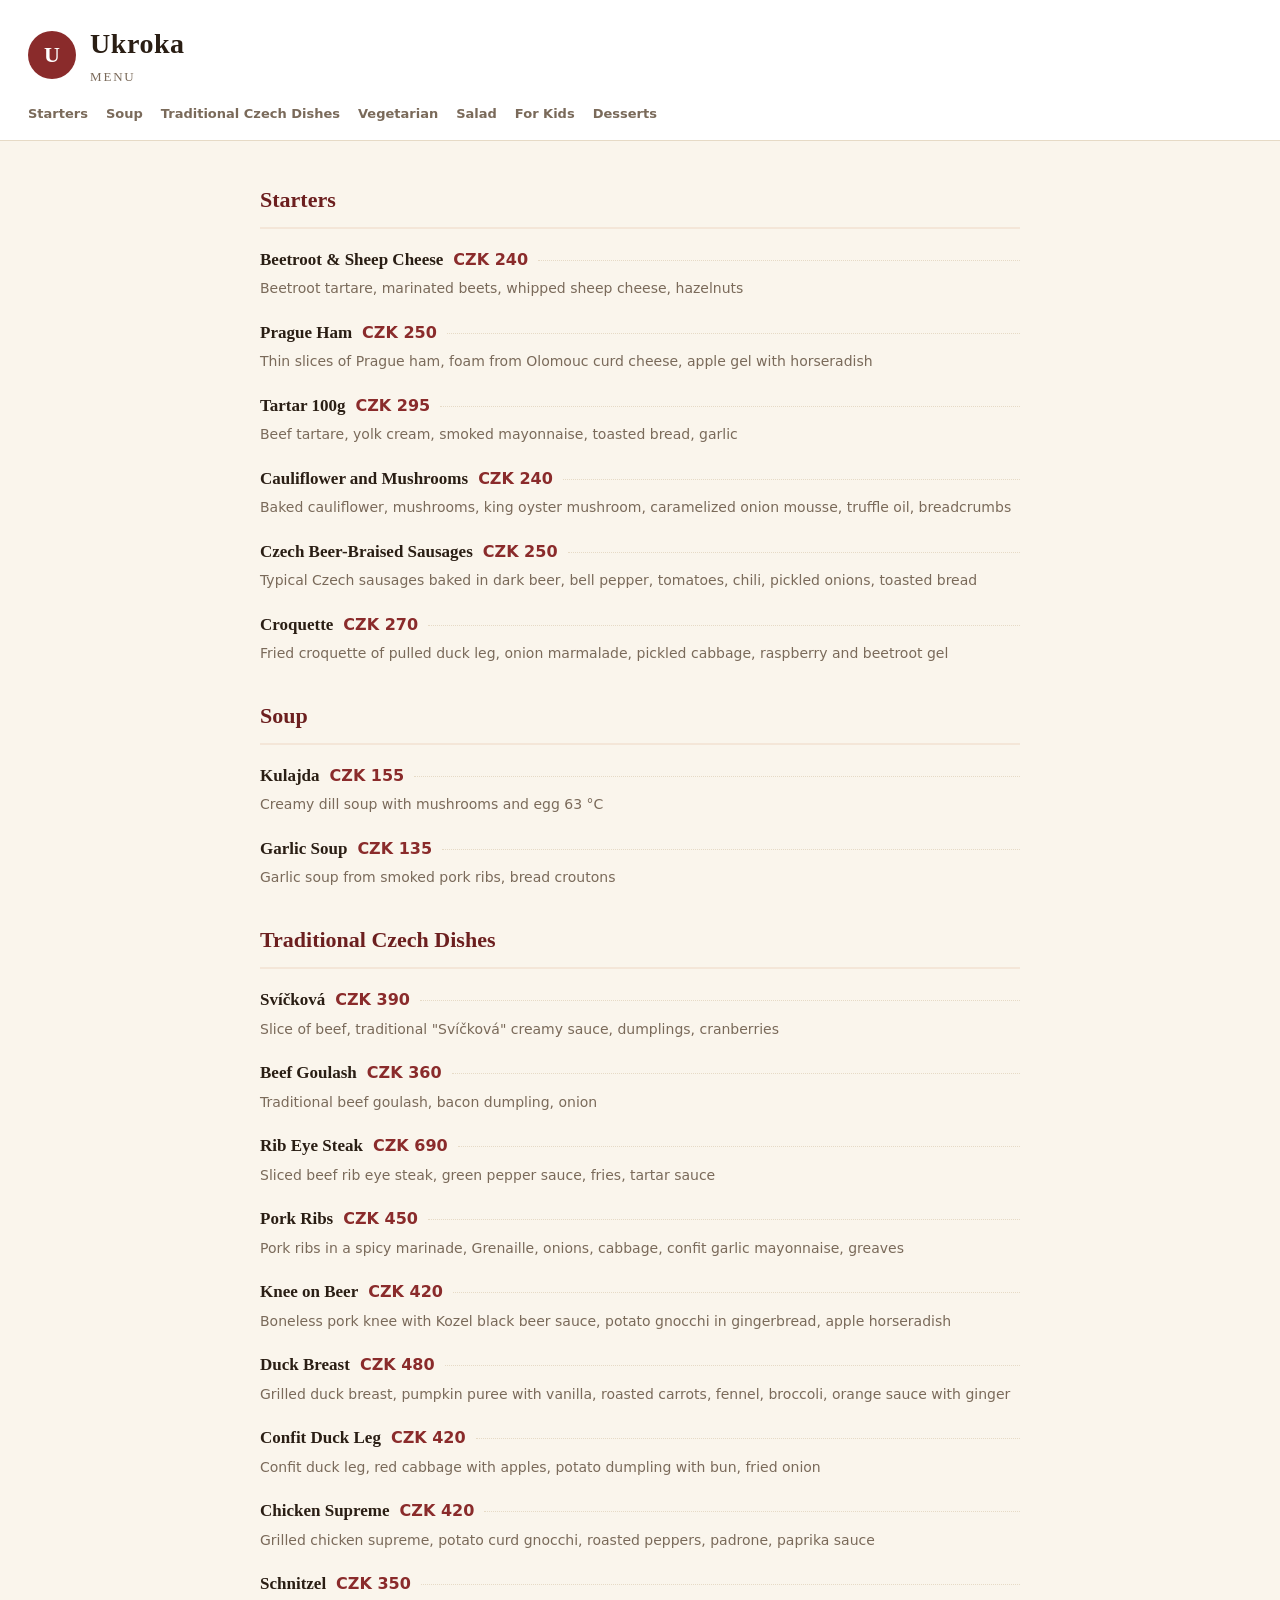
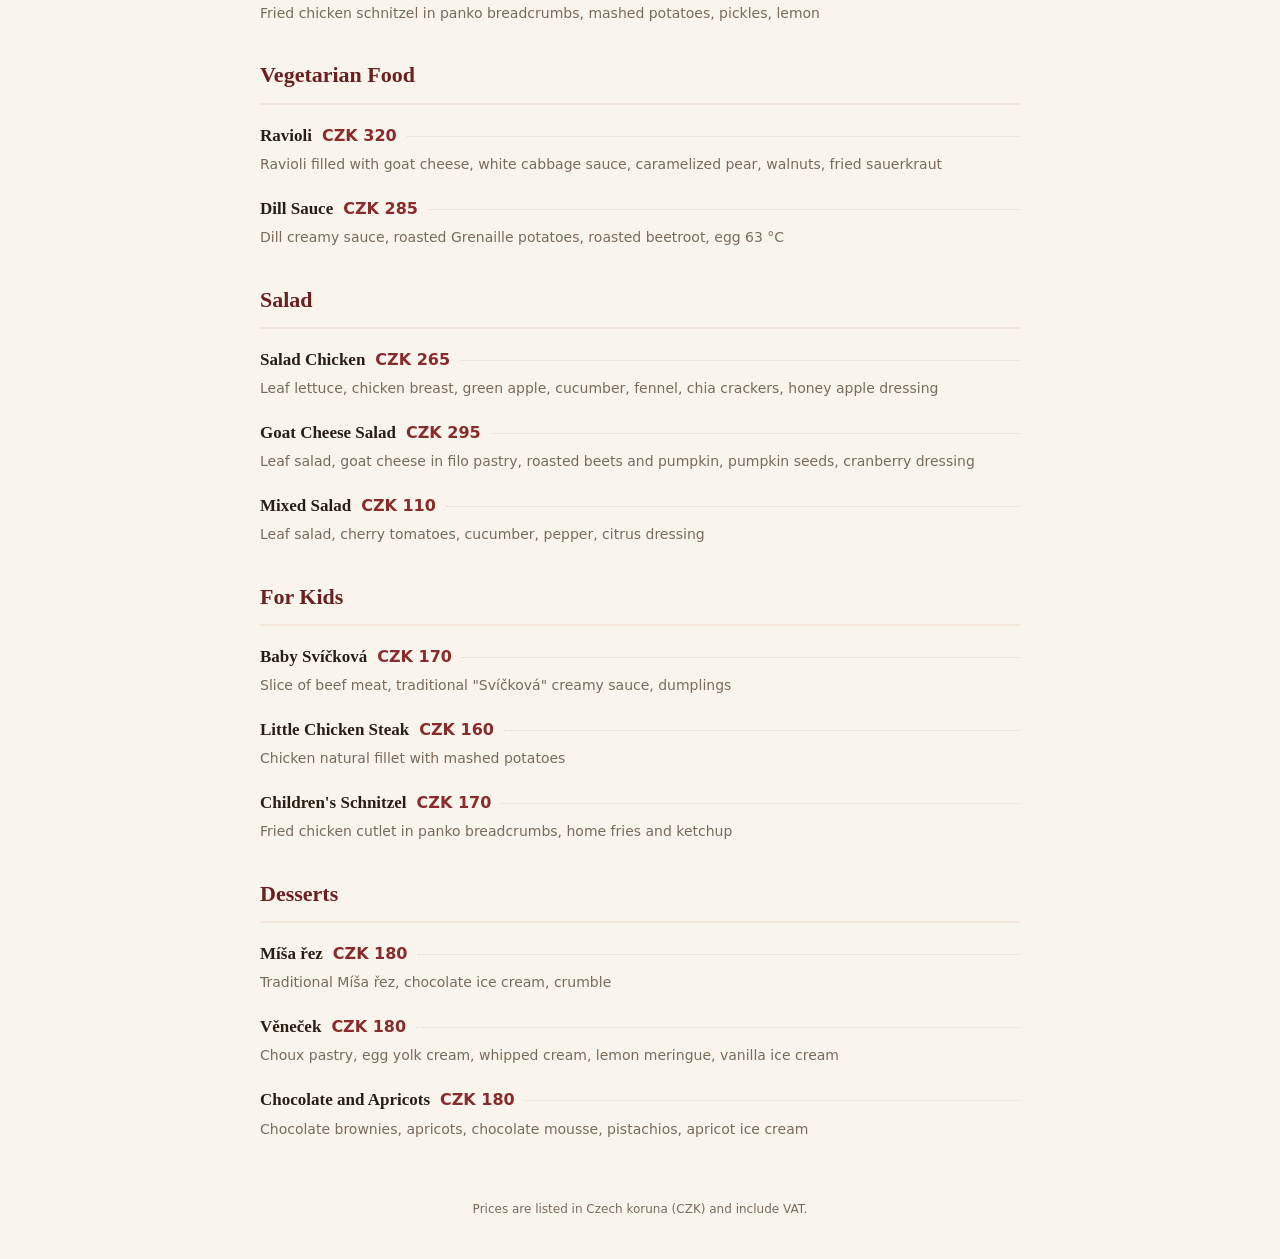
==== menu1/index.html @ 1b592525 "Add Ukroka restaurant menu static page under menu1 Menu content sourced from text pasted by the user" ====
<!doctype html>
<html lang="en">
  <head>
    <meta charset="utf-8" />
    <meta name="viewport" content="width=device-width, initial-scale=1" />
    <title>Ukroka — Menu</title>
    <link rel="stylesheet" href="./styles.css" />
  </head>
  <body>
    <header class="site-header">
      <div class="brand">
        <div class="brand-mark" aria-hidden="true">U</div>
        <div>
          <h1>Ukroka</h1>
          <p>Menu</p>
        </div>
      </div>
      <nav class="category-nav" aria-label="Menu categories">
        <a href="#starters">Starters</a>
        <a href="#soup">Soup</a>
        <a href="#traditional">Traditional Czech Dishes</a>
        <a href="#vegetarian">Vegetarian</a>
        <a href="#salad">Salad</a>
        <a href="#kids">For Kids</a>
        <a href="#desserts">Desserts</a>
      </nav>
    </header>

    <main>
      <section id="starters" class="menu-section" aria-labelledby="starters-heading">
        <h2 id="starters-heading">Starters</h2>
        <ul class="menu-list">
          <li class="menu-item">
            <div class="menu-item-row">
              <h3>Beetroot &amp; Sheep Cheese</h3>
              <span class="price">CZK 240</span>
            </div>
            <p>Beetroot tartare, marinated beets, whipped sheep cheese, hazelnuts</p>
          </li>
          <li class="menu-item">
            <div class="menu-item-row">
              <h3>Prague Ham</h3>
              <span class="price">CZK 250</span>
            </div>
            <p>Thin slices of Prague ham, foam from Olomouc curd cheese, apple gel with horseradish</p>
          </li>
          <li class="menu-item">
            <div class="menu-item-row">
              <h3>Tartar 100g</h3>
              <span class="price">CZK 295</span>
            </div>
            <p>Beef tartare, yolk cream, smoked mayonnaise, toasted bread, garlic</p>
          </li>
          <li class="menu-item">
            <div class="menu-item-row">
              <h3>Cauliflower and Mushrooms</h3>
              <span class="price">CZK 240</span>
            </div>
            <p>Baked cauliflower, mushrooms, king oyster mushroom, caramelized onion mousse, truffle oil, breadcrumbs</p>
          </li>
          <li class="menu-item">
            <div class="menu-item-row">
              <h3>Czech Beer-Braised Sausages</h3>
              <span class="price">CZK 250</span>
            </div>
            <p>Typical Czech sausages baked in dark beer, bell pepper, tomatoes, chili, pickled onions, toasted bread</p>
          </li>
          <li class="menu-item">
            <div class="menu-item-row">
              <h3>Croquette</h3>
              <span class="price">CZK 270</span>
            </div>
            <p>Fried croquette of pulled duck leg, onion marmalade, pickled cabbage, raspberry and beetroot gel</p>
          </li>
        </ul>
      </section>

      <section id="soup" class="menu-section" aria-labelledby="soup-heading">
        <h2 id="soup-heading">Soup</h2>
        <ul class="menu-list">
          <li class="menu-item">
            <div class="menu-item-row">
              <h3>Kulajda</h3>
              <span class="price">CZK 155</span>
            </div>
            <p>Creamy dill soup with mushrooms and egg 63&nbsp;°C</p>
          </li>
          <li class="menu-item">
            <div class="menu-item-row">
              <h3>Garlic Soup</h3>
              <span class="price">CZK 135</span>
            </div>
            <p>Garlic soup from smoked pork ribs, bread croutons</p>
          </li>
        </ul>
      </section>

      <section id="traditional" class="menu-section" aria-labelledby="traditional-heading">
        <h2 id="traditional-heading">Traditional Czech Dishes</h2>
        <ul class="menu-list">
          <li class="menu-item">
            <div class="menu-item-row">
              <h3>Svíčková</h3>
              <span class="price">CZK 390</span>
            </div>
            <p>Slice of beef, traditional "Svíčková" creamy sauce, dumplings, cranberries</p>
          </li>
          <li class="menu-item">
            <div class="menu-item-row">
              <h3>Beef Goulash</h3>
              <span class="price">CZK 360</span>
            </div>
            <p>Traditional beef goulash, bacon dumpling, onion</p>
          </li>
          <li class="menu-item">
            <div class="menu-item-row">
              <h3>Rib Eye Steak</h3>
              <span class="price">CZK 690</span>
            </div>
            <p>Sliced beef rib eye steak, green pepper sauce, fries, tartar sauce</p>
          </li>
          <li class="menu-item">
            <div class="menu-item-row">
              <h3>Pork Ribs</h3>
              <span class="price">CZK 450</span>
            </div>
            <p>Pork ribs in a spicy marinade, Grenaille, onions, cabbage, confit garlic mayonnaise, greaves</p>
          </li>
          <li class="menu-item">
            <div class="menu-item-row">
              <h3>Knee on Beer</h3>
              <span class="price">CZK 420</span>
            </div>
            <p>Boneless pork knee with Kozel black beer sauce, potato gnocchi in gingerbread, apple horseradish</p>
          </li>
          <li class="menu-item">
            <div class="menu-item-row">
              <h3>Duck Breast</h3>
              <span class="price">CZK 480</span>
            </div>
            <p>Grilled duck breast, pumpkin puree with vanilla, roasted carrots, fennel, broccoli, orange sauce with ginger</p>
          </li>
          <li class="menu-item">
            <div class="menu-item-row">
              <h3>Confit Duck Leg</h3>
              <span class="price">CZK 420</span>
            </div>
            <p>Confit duck leg, red cabbage with apples, potato dumpling with bun, fried onion</p>
          </li>
          <li class="menu-item">
            <div class="menu-item-row">
              <h3>Chicken Supreme</h3>
              <span class="price">CZK 420</span>
            </div>
            <p>Grilled chicken supreme, potato curd gnocchi, roasted peppers, padrone, paprika sauce</p>
          </li>
          <li class="menu-item">
            <div class="menu-item-row">
              <h3>Schnitzel</h3>
              <span class="price">CZK 350</span>
            </div>
            <p>Fried chicken schnitzel in panko breadcrumbs, mashed potatoes, pickles, lemon</p>
          </li>
        </ul>
      </section>

      <section id="vegetarian" class="menu-section" aria-labelledby="vegetarian-heading">
        <h2 id="vegetarian-heading">Vegetarian Food</h2>
        <ul class="menu-list">
          <li class="menu-item">
            <div class="menu-item-row">
              <h3>Ravioli</h3>
              <span class="price">CZK 320</span>
            </div>
            <p>Ravioli filled with goat cheese, white cabbage sauce, caramelized pear, walnuts, fried sauerkraut</p>
          </li>
          <li class="menu-item">
            <div class="menu-item-row">
              <h3>Dill Sauce</h3>
              <span class="price">CZK 285</span>
            </div>
            <p>Dill creamy sauce, roasted Grenaille potatoes, roasted beetroot, egg 63&nbsp;°C</p>
          </li>
        </ul>
      </section>

      <section id="salad" class="menu-section" aria-labelledby="salad-heading">
        <h2 id="salad-heading">Salad</h2>
        <ul class="menu-list">
          <li class="menu-item">
            <div class="menu-item-row">
              <h3>Salad Chicken</h3>
              <span class="price">CZK 265</span>
            </div>
            <p>Leaf lettuce, chicken breast, green apple, cucumber, fennel, chia crackers, honey apple dressing</p>
          </li>
          <li class="menu-item">
            <div class="menu-item-row">
              <h3>Goat Cheese Salad</h3>
              <span class="price">CZK 295</span>
            </div>
            <p>Leaf salad, goat cheese in filo pastry, roasted beets and pumpkin, pumpkin seeds, cranberry dressing</p>
          </li>
          <li class="menu-item">
            <div class="menu-item-row">
              <h3>Mixed Salad</h3>
              <span class="price">CZK 110</span>
            </div>
            <p>Leaf salad, cherry tomatoes, cucumber, pepper, citrus dressing</p>
          </li>
        </ul>
      </section>

      <section id="kids" class="menu-section" aria-labelledby="kids-heading">
        <h2 id="kids-heading">For Kids</h2>
        <ul class="menu-list">
          <li class="menu-item">
            <div class="menu-item-row">
              <h3>Baby Svíčková</h3>
              <span class="price">CZK 170</span>
            </div>
            <p>Slice of beef meat, traditional "Svíčková" creamy sauce, dumplings</p>
          </li>
          <li class="menu-item">
            <div class="menu-item-row">
              <h3>Little Chicken Steak</h3>
              <span class="price">CZK 160</span>
            </div>
            <p>Chicken natural fillet with mashed potatoes</p>
          </li>
          <li class="menu-item">
            <div class="menu-item-row">
              <h3>Children's Schnitzel</h3>
              <span class="price">CZK 170</span>
            </div>
            <p>Fried chicken cutlet in panko breadcrumbs, home fries and ketchup</p>
          </li>
        </ul>
      </section>

      <section id="desserts" class="menu-section" aria-labelledby="desserts-heading">
        <h2 id="desserts-heading">Desserts</h2>
        <ul class="menu-list">
          <li class="menu-item">
            <div class="menu-item-row">
              <h3>Míša řez</h3>
              <span class="price">CZK 180</span>
            </div>
            <p>Traditional Míša řez, chocolate ice cream, crumble</p>
          </li>
          <li class="menu-item">
            <div class="menu-item-row">
              <h3>Věneček</h3>
              <span class="price">CZK 180</span>
            </div>
            <p>Choux pastry, egg yolk cream, whipped cream, lemon meringue, vanilla ice cream</p>
          </li>
          <li class="menu-item">
            <div class="menu-item-row">
              <h3>Chocolate and Apricots</h3>
              <span class="price">CZK 180</span>
            </div>
            <p>Chocolate brownies, apricots, chocolate mousse, pistachios, apricot ice cream</p>
          </li>
        </ul>
      </section>
    </main>

    <footer class="site-footer">
      <p>Prices are listed in Czech koruna (CZK) and include VAT.</p>
    </footer>
  </body>
</html>
---- menu1/styles.css ----
:root {
  color-scheme: light;
  --bg: #faf5ec;
  --surface: #ffffff;
  --ink: #2a1e14;
  --muted: #7a6a5a;
  --line: #e6dac6;
  --accent: #8a2b2b;
  --accent-strong: #6c1f1f;
  --accent-soft: #f4e6d8;
  font-family: Georgia, "Iowan Old Style", "Times New Roman", serif;
}

* {
  box-sizing: border-box;
}

body {
  margin: 0;
  min-width: 320px;
  background: var(--bg);
  color: var(--ink);
  line-height: 1.55;
}

h1,
h2,
h3,
p {
  margin: 0;
}

.site-header {
  position: sticky;
  top: 0;
  z-index: 5;
  background: var(--surface);
  border-bottom: 1px solid var(--line);
}

.brand {
  display: flex;
  align-items: center;
  gap: 14px;
  padding: 22px 28px 16px;
}

.brand-mark {
  display: grid;
  place-items: center;
  flex: 0 0 auto;
  width: 48px;
  height: 48px;
  border-radius: 50%;
  background: var(--accent);
  color: #fff;
  font-size: 22px;
  font-weight: 700;
}

.brand h1 {
  font-size: 28px;
  letter-spacing: 0.02em;
}

.brand p {
  margin-top: 2px;
  color: var(--muted);
  font-size: 13px;
  text-transform: uppercase;
  letter-spacing: 0.14em;
}

.category-nav {
  display: flex;
  flex-wrap: wrap;
  gap: 4px 18px;
  padding: 0 28px 16px;
  font-family: system-ui, -apple-system, "Segoe UI", sans-serif;
  font-size: 13px;
}

.category-nav a {
  color: var(--muted);
  text-decoration: none;
  font-weight: 600;
  white-space: nowrap;
}

.category-nav a:hover,
.category-nav a:focus-visible {
  color: var(--accent-strong);
  text-decoration: underline;
}

main {
  width: min(760px, calc(100% - 32px));
  margin: 8px auto 40px;
}

.menu-section {
  padding-top: 34px;
  scroll-margin-top: 110px;
}

.menu-section h2 {
  font-size: 22px;
  color: var(--accent-strong);
  padding-bottom: 10px;
  border-bottom: 2px solid var(--accent-soft);
  margin-bottom: 18px;
}

.menu-list {
  list-style: none;
  margin: 0;
  padding: 0;
  display: grid;
  gap: 20px;
}

.menu-item-row {
  display: flex;
  align-items: baseline;
  gap: 10px;
}

.menu-item h3 {
  font-size: 17px;
  font-weight: 700;
}

.menu-item-row::after {
  content: "";
  flex: 1 1 auto;
  border-bottom: 1px dotted var(--line);
  transform: translateY(-4px);
}

.price {
  flex: 0 0 auto;
  font-family: system-ui, -apple-system, "Segoe UI", sans-serif;
  font-weight: 700;
  color: var(--accent);
  white-space: nowrap;
}

.menu-item p {
  margin-top: 5px;
  color: var(--muted);
  font-size: 14px;
  font-family: system-ui, -apple-system, "Segoe UI", sans-serif;
}

.site-footer {
  padding: 20px 28px 40px;
  text-align: center;
  color: var(--muted);
  font-size: 12px;
  font-family: system-ui, -apple-system, "Segoe UI", sans-serif;
}

@media (max-width: 560px) {
  .brand {
    padding: 18px 18px 12px;
  }

  .category-nav {
    padding: 0 18px 14px;
    gap: 4px 14px;
  }

  main {
    width: min(100% - 20px, 760px);
  }

  .menu-item-row {
    flex-wrap: wrap;
  }

  .menu-item-row::after {
    order: 3;
    flex-basis: 100%;
    border-bottom: none;
  }
}
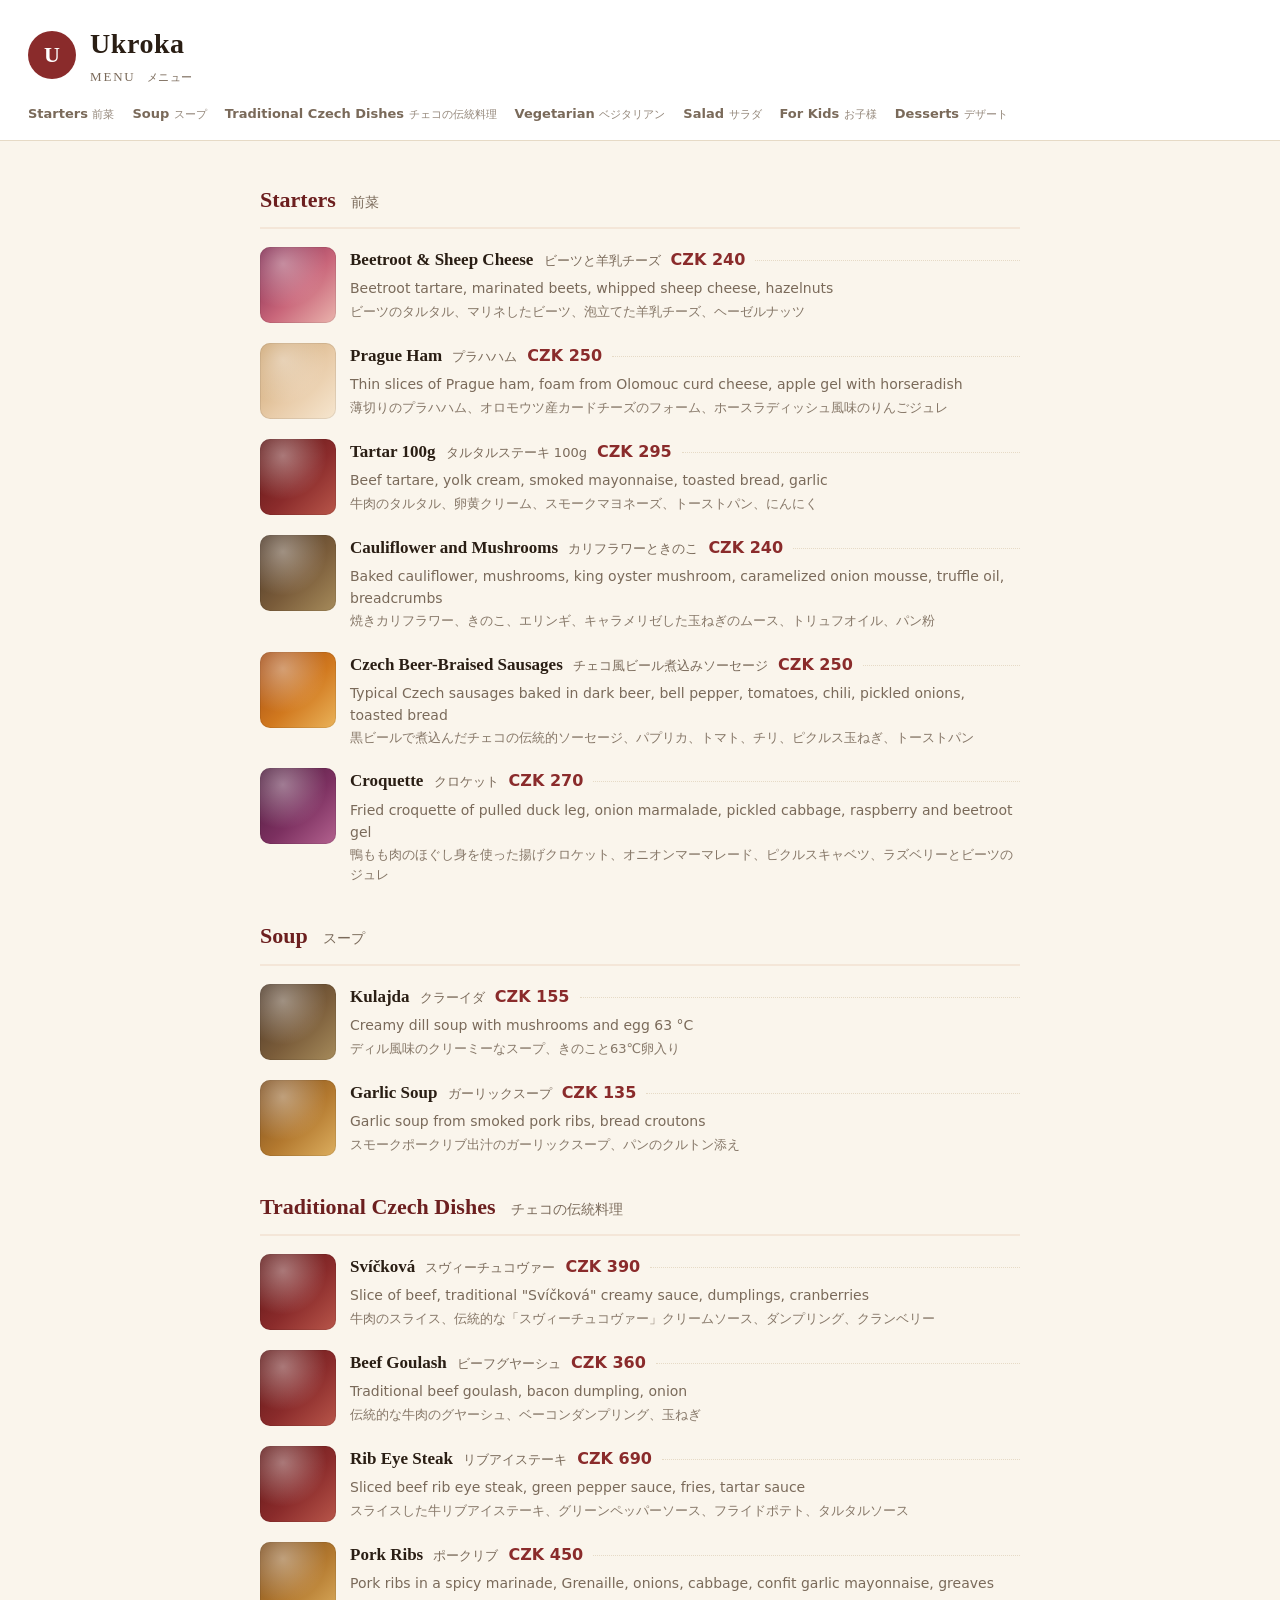
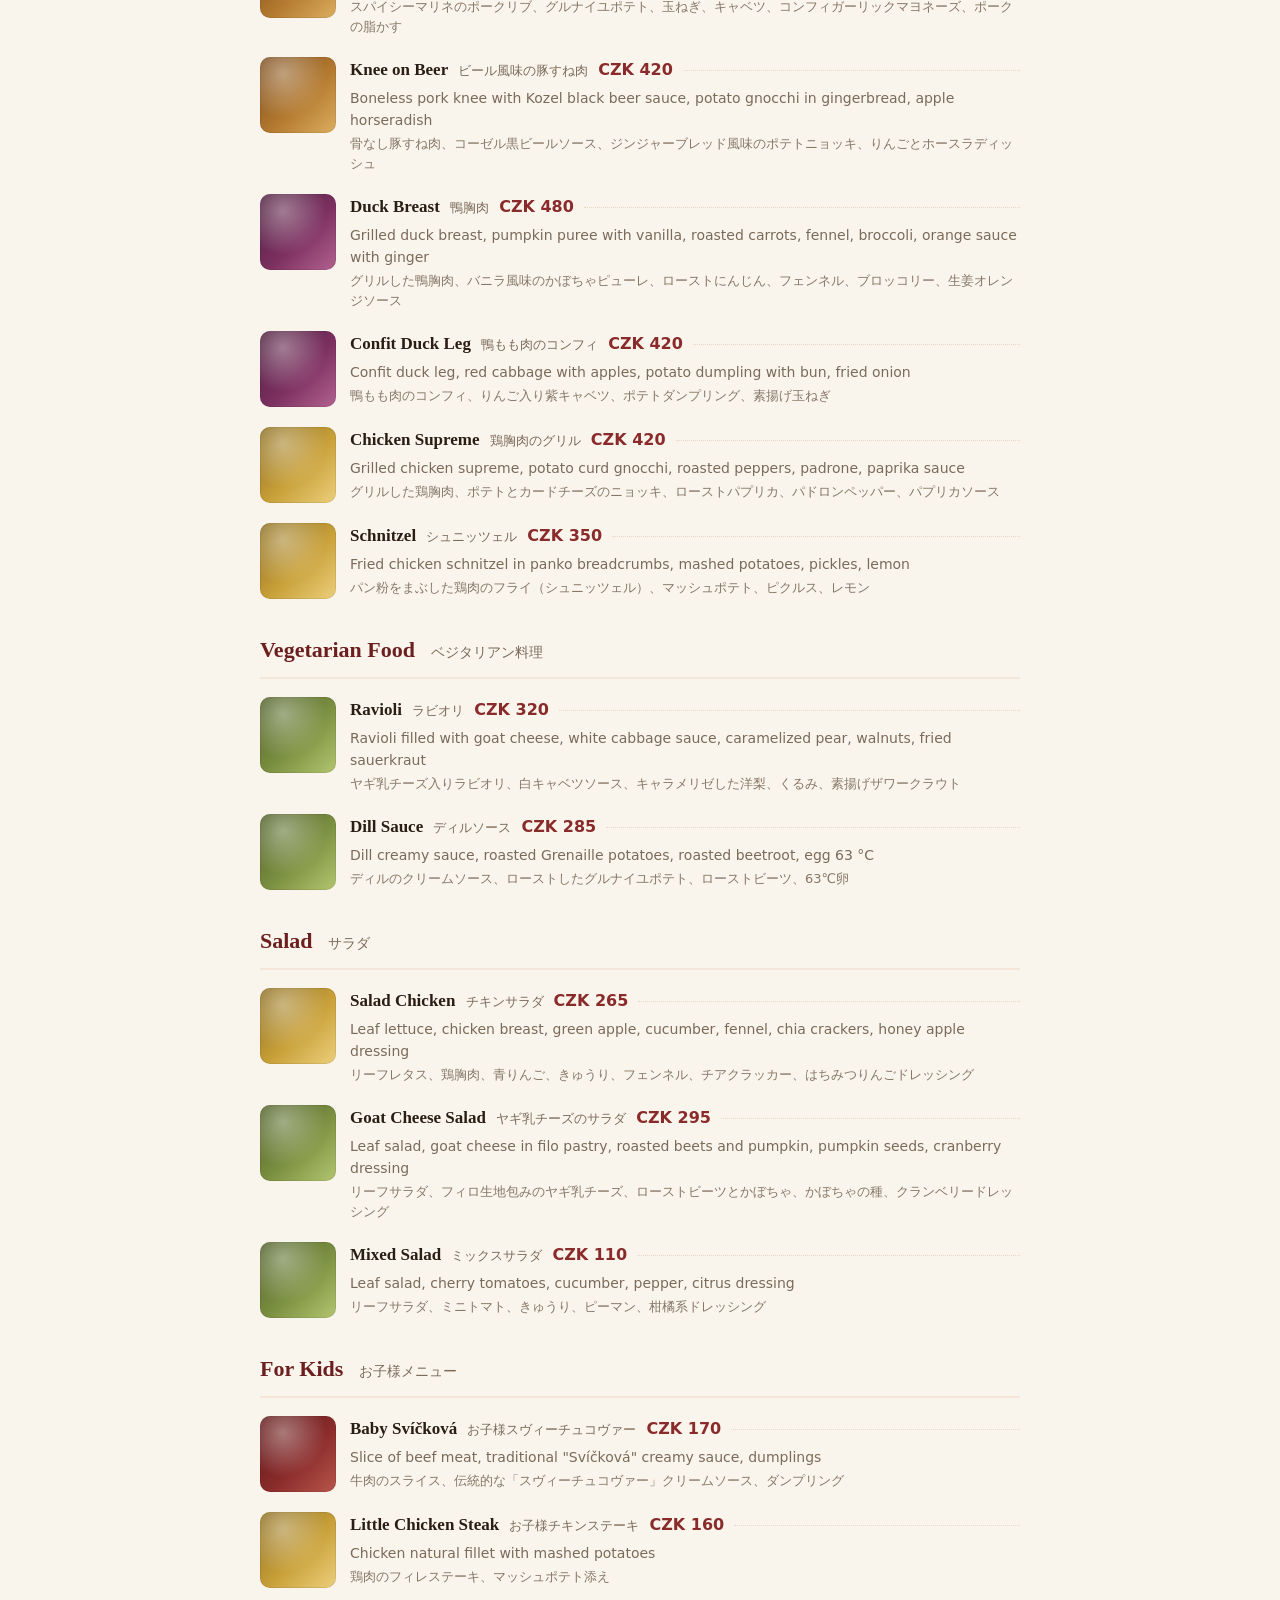
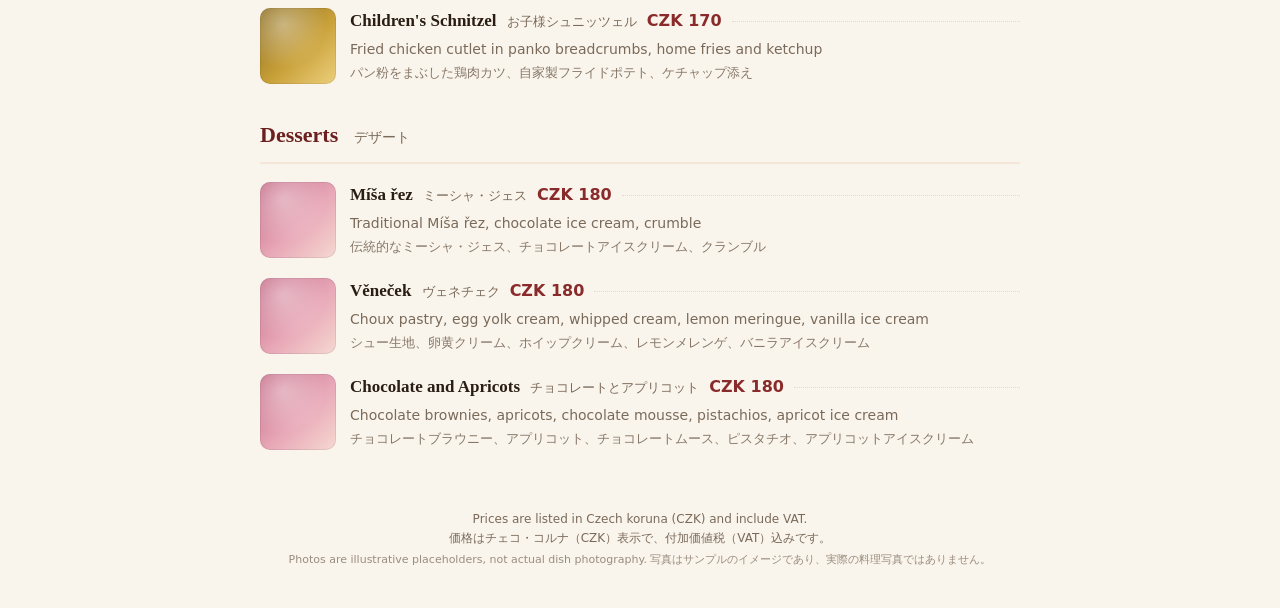
==== commit 287c554e: "Add Japanese translations and sample dish photo placeholders to menu1 Each item now shows its Englis" ====
--- a/menu1/index.html
+++ b/menu1/index.html
@@ -12,255 +12,367 @@
         <div class="brand-mark" aria-hidden="true">U</div>
         <div>
           <h1>Ukroka</h1>
-          <p>Menu</p>
+          <p>Menu <span class="ja">メニュー</span></p>
         </div>
       </div>
       <nav class="category-nav" aria-label="Menu categories">
-        <a href="#starters">Starters</a>
-        <a href="#soup">Soup</a>
-        <a href="#traditional">Traditional Czech Dishes</a>
-        <a href="#vegetarian">Vegetarian</a>
-        <a href="#salad">Salad</a>
-        <a href="#kids">For Kids</a>
-        <a href="#desserts">Desserts</a>
+        <a href="#starters">Starters <span class="ja">前菜</span></a>
+        <a href="#soup">Soup <span class="ja">スープ</span></a>
+        <a href="#traditional">Traditional Czech Dishes <span class="ja">チェコの伝統料理</span></a>
+        <a href="#vegetarian">Vegetarian <span class="ja">ベジタリアン</span></a>
+        <a href="#salad">Salad <span class="ja">サラダ</span></a>
+        <a href="#kids">For Kids <span class="ja">お子様</span></a>
+        <a href="#desserts">Desserts <span class="ja">デザート</span></a>
       </nav>
     </header>
 
     <main>
       <section id="starters" class="menu-section" aria-labelledby="starters-heading">
-        <h2 id="starters-heading">Starters</h2>
-        <ul class="menu-list">
-          <li class="menu-item">
-            <div class="menu-item-row">
-              <h3>Beetroot &amp; Sheep Cheese</h3>
-              <span class="price">CZK 240</span>
-            </div>
-            <p>Beetroot tartare, marinated beets, whipped sheep cheese, hazelnuts</p>
-          </li>
-          <li class="menu-item">
-            <div class="menu-item-row">
-              <h3>Prague Ham</h3>
-              <span class="price">CZK 250</span>
-            </div>
-            <p>Thin slices of Prague ham, foam from Olomouc curd cheese, apple gel with horseradish</p>
-          </li>
-          <li class="menu-item">
-            <div class="menu-item-row">
-              <h3>Tartar 100g</h3>
-              <span class="price">CZK 295</span>
-            </div>
-            <p>Beef tartare, yolk cream, smoked mayonnaise, toasted bread, garlic</p>
-          </li>
-          <li class="menu-item">
-            <div class="menu-item-row">
-              <h3>Cauliflower and Mushrooms</h3>
-              <span class="price">CZK 240</span>
-            </div>
-            <p>Baked cauliflower, mushrooms, king oyster mushroom, caramelized onion mousse, truffle oil, breadcrumbs</p>
-          </li>
-          <li class="menu-item">
-            <div class="menu-item-row">
-              <h3>Czech Beer-Braised Sausages</h3>
-              <span class="price">CZK 250</span>
-            </div>
-            <p>Typical Czech sausages baked in dark beer, bell pepper, tomatoes, chili, pickled onions, toasted bread</p>
-          </li>
-          <li class="menu-item">
-            <div class="menu-item-row">
-              <h3>Croquette</h3>
-              <span class="price">CZK 270</span>
-            </div>
-            <p>Fried croquette of pulled duck leg, onion marmalade, pickled cabbage, raspberry and beetroot gel</p>
+        <h2 id="starters-heading">Starters <span class="ja">前菜</span></h2>
+        <ul class="menu-list">
+          <li class="menu-item">
+            <div class="menu-item-photo photo-a" aria-hidden="true"></div>
+            <div class="menu-item-body">
+              <div class="menu-item-row">
+                <h3>Beetroot &amp; Sheep Cheese <span class="ja-name">ビーツと羊乳チーズ</span></h3>
+                <span class="price">CZK 240</span>
+              </div>
+              <p class="desc-en">Beetroot tartare, marinated beets, whipped sheep cheese, hazelnuts</p>
+              <p class="desc-ja">ビーツのタルタル、マリネしたビーツ、泡立てた羊乳チーズ、ヘーゼルナッツ</p>
+            </div>
+          </li>
+          <li class="menu-item">
+            <div class="menu-item-photo photo-b" aria-hidden="true"></div>
+            <div class="menu-item-body">
+              <div class="menu-item-row">
+                <h3>Prague Ham <span class="ja-name">プラハハム</span></h3>
+                <span class="price">CZK 250</span>
+              </div>
+              <p class="desc-en">Thin slices of Prague ham, foam from Olomouc curd cheese, apple gel with horseradish</p>
+              <p class="desc-ja">薄切りのプラハハム、オロモウツ産カードチーズのフォーム、ホースラディッシュ風味のりんごジュレ</p>
+            </div>
+          </li>
+          <li class="menu-item">
+            <div class="menu-item-photo photo-c" aria-hidden="true"></div>
+            <div class="menu-item-body">
+              <div class="menu-item-row">
+                <h3>Tartar 100g <span class="ja-name">タルタルステーキ 100g</span></h3>
+                <span class="price">CZK 295</span>
+              </div>
+              <p class="desc-en">Beef tartare, yolk cream, smoked mayonnaise, toasted bread, garlic</p>
+              <p class="desc-ja">牛肉のタルタル、卵黄クリーム、スモークマヨネーズ、トーストパン、にんにく</p>
+            </div>
+          </li>
+          <li class="menu-item">
+            <div class="menu-item-photo photo-d" aria-hidden="true"></div>
+            <div class="menu-item-body">
+              <div class="menu-item-row">
+                <h3>Cauliflower and Mushrooms <span class="ja-name">カリフラワーときのこ</span></h3>
+                <span class="price">CZK 240</span>
+              </div>
+              <p class="desc-en">Baked cauliflower, mushrooms, king oyster mushroom, caramelized onion mousse, truffle oil, breadcrumbs</p>
+              <p class="desc-ja">焼きカリフラワー、きのこ、エリンギ、キャラメリゼした玉ねぎのムース、トリュフオイル、パン粉</p>
+            </div>
+          </li>
+          <li class="menu-item">
+            <div class="menu-item-photo photo-e" aria-hidden="true"></div>
+            <div class="menu-item-body">
+              <div class="menu-item-row">
+                <h3>Czech Beer-Braised Sausages <span class="ja-name">チェコ風ビール煮込みソーセージ</span></h3>
+                <span class="price">CZK 250</span>
+              </div>
+              <p class="desc-en">Typical Czech sausages baked in dark beer, bell pepper, tomatoes, chili, pickled onions, toasted bread</p>
+              <p class="desc-ja">黒ビールで煮込んだチェコの伝統的ソーセージ、パプリカ、トマト、チリ、ピクルス玉ねぎ、トーストパン</p>
+            </div>
+          </li>
+          <li class="menu-item">
+            <div class="menu-item-photo photo-f" aria-hidden="true"></div>
+            <div class="menu-item-body">
+              <div class="menu-item-row">
+                <h3>Croquette <span class="ja-name">クロケット</span></h3>
+                <span class="price">CZK 270</span>
+              </div>
+              <p class="desc-en">Fried croquette of pulled duck leg, onion marmalade, pickled cabbage, raspberry and beetroot gel</p>
+              <p class="desc-ja">鴨もも肉のほぐし身を使った揚げクロケット、オニオンマーマレード、ピクルスキャベツ、ラズベリーとビーツのジュレ</p>
+            </div>
           </li>
         </ul>
       </section>
 
       <section id="soup" class="menu-section" aria-labelledby="soup-heading">
-        <h2 id="soup-heading">Soup</h2>
-        <ul class="menu-list">
-          <li class="menu-item">
-            <div class="menu-item-row">
-              <h3>Kulajda</h3>
-              <span class="price">CZK 155</span>
-            </div>
-            <p>Creamy dill soup with mushrooms and egg 63&nbsp;°C</p>
-          </li>
-          <li class="menu-item">
-            <div class="menu-item-row">
-              <h3>Garlic Soup</h3>
-              <span class="price">CZK 135</span>
-            </div>
-            <p>Garlic soup from smoked pork ribs, bread croutons</p>
+        <h2 id="soup-heading">Soup <span class="ja">スープ</span></h2>
+        <ul class="menu-list">
+          <li class="menu-item">
+            <div class="menu-item-photo photo-d" aria-hidden="true"></div>
+            <div class="menu-item-body">
+              <div class="menu-item-row">
+                <h3>Kulajda <span class="ja-name">クラーイダ</span></h3>
+                <span class="price">CZK 155</span>
+              </div>
+              <p class="desc-en">Creamy dill soup with mushrooms and egg 63&nbsp;°C</p>
+              <p class="desc-ja">ディル風味のクリーミーなスープ、きのこと63℃卵入り</p>
+            </div>
+          </li>
+          <li class="menu-item">
+            <div class="menu-item-photo photo-g" aria-hidden="true"></div>
+            <div class="menu-item-body">
+              <div class="menu-item-row">
+                <h3>Garlic Soup <span class="ja-name">ガーリックスープ</span></h3>
+                <span class="price">CZK 135</span>
+              </div>
+              <p class="desc-en">Garlic soup from smoked pork ribs, bread croutons</p>
+              <p class="desc-ja">スモークポークリブ出汁のガーリックスープ、パンのクルトン添え</p>
+            </div>
           </li>
         </ul>
       </section>
 
       <section id="traditional" class="menu-section" aria-labelledby="traditional-heading">
-        <h2 id="traditional-heading">Traditional Czech Dishes</h2>
-        <ul class="menu-list">
-          <li class="menu-item">
-            <div class="menu-item-row">
-              <h3>Svíčková</h3>
-              <span class="price">CZK 390</span>
-            </div>
-            <p>Slice of beef, traditional "Svíčková" creamy sauce, dumplings, cranberries</p>
-          </li>
-          <li class="menu-item">
-            <div class="menu-item-row">
-              <h3>Beef Goulash</h3>
-              <span class="price">CZK 360</span>
-            </div>
-            <p>Traditional beef goulash, bacon dumpling, onion</p>
-          </li>
-          <li class="menu-item">
-            <div class="menu-item-row">
-              <h3>Rib Eye Steak</h3>
-              <span class="price">CZK 690</span>
-            </div>
-            <p>Sliced beef rib eye steak, green pepper sauce, fries, tartar sauce</p>
-          </li>
-          <li class="menu-item">
-            <div class="menu-item-row">
-              <h3>Pork Ribs</h3>
-              <span class="price">CZK 450</span>
-            </div>
-            <p>Pork ribs in a spicy marinade, Grenaille, onions, cabbage, confit garlic mayonnaise, greaves</p>
-          </li>
-          <li class="menu-item">
-            <div class="menu-item-row">
-              <h3>Knee on Beer</h3>
-              <span class="price">CZK 420</span>
-            </div>
-            <p>Boneless pork knee with Kozel black beer sauce, potato gnocchi in gingerbread, apple horseradish</p>
-          </li>
-          <li class="menu-item">
-            <div class="menu-item-row">
-              <h3>Duck Breast</h3>
-              <span class="price">CZK 480</span>
-            </div>
-            <p>Grilled duck breast, pumpkin puree with vanilla, roasted carrots, fennel, broccoli, orange sauce with ginger</p>
-          </li>
-          <li class="menu-item">
-            <div class="menu-item-row">
-              <h3>Confit Duck Leg</h3>
-              <span class="price">CZK 420</span>
-            </div>
-            <p>Confit duck leg, red cabbage with apples, potato dumpling with bun, fried onion</p>
-          </li>
-          <li class="menu-item">
-            <div class="menu-item-row">
-              <h3>Chicken Supreme</h3>
-              <span class="price">CZK 420</span>
-            </div>
-            <p>Grilled chicken supreme, potato curd gnocchi, roasted peppers, padrone, paprika sauce</p>
-          </li>
-          <li class="menu-item">
-            <div class="menu-item-row">
-              <h3>Schnitzel</h3>
-              <span class="price">CZK 350</span>
-            </div>
-            <p>Fried chicken schnitzel in panko breadcrumbs, mashed potatoes, pickles, lemon</p>
+        <h2 id="traditional-heading">Traditional Czech Dishes <span class="ja">チェコの伝統料理</span></h2>
+        <ul class="menu-list">
+          <li class="menu-item">
+            <div class="menu-item-photo photo-c" aria-hidden="true"></div>
+            <div class="menu-item-body">
+              <div class="menu-item-row">
+                <h3>Svíčková <span class="ja-name">スヴィーチュコヴァー</span></h3>
+                <span class="price">CZK 390</span>
+              </div>
+              <p class="desc-en">Slice of beef, traditional "Svíčková" creamy sauce, dumplings, cranberries</p>
+              <p class="desc-ja">牛肉のスライス、伝統的な「スヴィーチュコヴァー」クリームソース、ダンプリング、クランベリー</p>
+            </div>
+          </li>
+          <li class="menu-item">
+            <div class="menu-item-photo photo-c" aria-hidden="true"></div>
+            <div class="menu-item-body">
+              <div class="menu-item-row">
+                <h3>Beef Goulash <span class="ja-name">ビーフグヤーシュ</span></h3>
+                <span class="price">CZK 360</span>
+              </div>
+              <p class="desc-en">Traditional beef goulash, bacon dumpling, onion</p>
+              <p class="desc-ja">伝統的な牛肉のグヤーシュ、ベーコンダンプリング、玉ねぎ</p>
+            </div>
+          </li>
+          <li class="menu-item">
+            <div class="menu-item-photo photo-c" aria-hidden="true"></div>
+            <div class="menu-item-body">
+              <div class="menu-item-row">
+                <h3>Rib Eye Steak <span class="ja-name">リブアイステーキ</span></h3>
+                <span class="price">CZK 690</span>
+              </div>
+              <p class="desc-en">Sliced beef rib eye steak, green pepper sauce, fries, tartar sauce</p>
+              <p class="desc-ja">スライスした牛リブアイステーキ、グリーンペッパーソース、フライドポテト、タルタルソース</p>
+            </div>
+          </li>
+          <li class="menu-item">
+            <div class="menu-item-photo photo-g" aria-hidden="true"></div>
+            <div class="menu-item-body">
+              <div class="menu-item-row">
+                <h3>Pork Ribs <span class="ja-name">ポークリブ</span></h3>
+                <span class="price">CZK 450</span>
+              </div>
+              <p class="desc-en">Pork ribs in a spicy marinade, Grenaille, onions, cabbage, confit garlic mayonnaise, greaves</p>
+              <p class="desc-ja">スパイシーマリネのポークリブ、グルナイユポテト、玉ねぎ、キャベツ、コンフィガーリックマヨネーズ、ポークの脂かす</p>
+            </div>
+          </li>
+          <li class="menu-item">
+            <div class="menu-item-photo photo-g" aria-hidden="true"></div>
+            <div class="menu-item-body">
+              <div class="menu-item-row">
+                <h3>Knee on Beer <span class="ja-name">ビール風味の豚すね肉</span></h3>
+                <span class="price">CZK 420</span>
+              </div>
+              <p class="desc-en">Boneless pork knee with Kozel black beer sauce, potato gnocchi in gingerbread, apple horseradish</p>
+              <p class="desc-ja">骨なし豚すね肉、コーゼル黒ビールソース、ジンジャーブレッド風味のポテトニョッキ、りんごとホースラディッシュ</p>
+            </div>
+          </li>
+          <li class="menu-item">
+            <div class="menu-item-photo photo-f" aria-hidden="true"></div>
+            <div class="menu-item-body">
+              <div class="menu-item-row">
+                <h3>Duck Breast <span class="ja-name">鴨胸肉</span></h3>
+                <span class="price">CZK 480</span>
+              </div>
+              <p class="desc-en">Grilled duck breast, pumpkin puree with vanilla, roasted carrots, fennel, broccoli, orange sauce with ginger</p>
+              <p class="desc-ja">グリルした鴨胸肉、バニラ風味のかぼちゃピューレ、ローストにんじん、フェンネル、ブロッコリー、生姜オレンジソース</p>
+            </div>
+          </li>
+          <li class="menu-item">
+            <div class="menu-item-photo photo-f" aria-hidden="true"></div>
+            <div class="menu-item-body">
+              <div class="menu-item-row">
+                <h3>Confit Duck Leg <span class="ja-name">鴨もも肉のコンフィ</span></h3>
+                <span class="price">CZK 420</span>
+              </div>
+              <p class="desc-en">Confit duck leg, red cabbage with apples, potato dumpling with bun, fried onion</p>
+              <p class="desc-ja">鴨もも肉のコンフィ、りんご入り紫キャベツ、ポテトダンプリング、素揚げ玉ねぎ</p>
+            </div>
+          </li>
+          <li class="menu-item">
+            <div class="menu-item-photo photo-j" aria-hidden="true"></div>
+            <div class="menu-item-body">
+              <div class="menu-item-row">
+                <h3>Chicken Supreme <span class="ja-name">鶏胸肉のグリル</span></h3>
+                <span class="price">CZK 420</span>
+              </div>
+              <p class="desc-en">Grilled chicken supreme, potato curd gnocchi, roasted peppers, padrone, paprika sauce</p>
+              <p class="desc-ja">グリルした鶏胸肉、ポテトとカードチーズのニョッキ、ローストパプリカ、パドロンペッパー、パプリカソース</p>
+            </div>
+          </li>
+          <li class="menu-item">
+            <div class="menu-item-photo photo-j" aria-hidden="true"></div>
+            <div class="menu-item-body">
+              <div class="menu-item-row">
+                <h3>Schnitzel <span class="ja-name">シュニッツェル</span></h3>
+                <span class="price">CZK 350</span>
+              </div>
+              <p class="desc-en">Fried chicken schnitzel in panko breadcrumbs, mashed potatoes, pickles, lemon</p>
+              <p class="desc-ja">パン粉をまぶした鶏肉のフライ（シュニッツェル）、マッシュポテト、ピクルス、レモン</p>
+            </div>
           </li>
         </ul>
       </section>
 
       <section id="vegetarian" class="menu-section" aria-labelledby="vegetarian-heading">
-        <h2 id="vegetarian-heading">Vegetarian Food</h2>
-        <ul class="menu-list">
-          <li class="menu-item">
-            <div class="menu-item-row">
-              <h3>Ravioli</h3>
-              <span class="price">CZK 320</span>
-            </div>
-            <p>Ravioli filled with goat cheese, white cabbage sauce, caramelized pear, walnuts, fried sauerkraut</p>
-          </li>
-          <li class="menu-item">
-            <div class="menu-item-row">
-              <h3>Dill Sauce</h3>
-              <span class="price">CZK 285</span>
-            </div>
-            <p>Dill creamy sauce, roasted Grenaille potatoes, roasted beetroot, egg 63&nbsp;°C</p>
+        <h2 id="vegetarian-heading">Vegetarian Food <span class="ja">ベジタリアン料理</span></h2>
+        <ul class="menu-list">
+          <li class="menu-item">
+            <div class="menu-item-photo photo-h" aria-hidden="true"></div>
+            <div class="menu-item-body">
+              <div class="menu-item-row">
+                <h3>Ravioli <span class="ja-name">ラビオリ</span></h3>
+                <span class="price">CZK 320</span>
+              </div>
+              <p class="desc-en">Ravioli filled with goat cheese, white cabbage sauce, caramelized pear, walnuts, fried sauerkraut</p>
+              <p class="desc-ja">ヤギ乳チーズ入りラビオリ、白キャベツソース、キャラメリゼした洋梨、くるみ、素揚げザワークラウト</p>
+            </div>
+          </li>
+          <li class="menu-item">
+            <div class="menu-item-photo photo-h" aria-hidden="true"></div>
+            <div class="menu-item-body">
+              <div class="menu-item-row">
+                <h3>Dill Sauce <span class="ja-name">ディルソース</span></h3>
+                <span class="price">CZK 285</span>
+              </div>
+              <p class="desc-en">Dill creamy sauce, roasted Grenaille potatoes, roasted beetroot, egg 63&nbsp;°C</p>
+              <p class="desc-ja">ディルのクリームソース、ローストしたグルナイユポテト、ローストビーツ、63℃卵</p>
+            </div>
           </li>
         </ul>
       </section>
 
       <section id="salad" class="menu-section" aria-labelledby="salad-heading">
-        <h2 id="salad-heading">Salad</h2>
-        <ul class="menu-list">
-          <li class="menu-item">
-            <div class="menu-item-row">
-              <h3>Salad Chicken</h3>
-              <span class="price">CZK 265</span>
-            </div>
-            <p>Leaf lettuce, chicken breast, green apple, cucumber, fennel, chia crackers, honey apple dressing</p>
-          </li>
-          <li class="menu-item">
-            <div class="menu-item-row">
-              <h3>Goat Cheese Salad</h3>
-              <span class="price">CZK 295</span>
-            </div>
-            <p>Leaf salad, goat cheese in filo pastry, roasted beets and pumpkin, pumpkin seeds, cranberry dressing</p>
-          </li>
-          <li class="menu-item">
-            <div class="menu-item-row">
-              <h3>Mixed Salad</h3>
-              <span class="price">CZK 110</span>
-            </div>
-            <p>Leaf salad, cherry tomatoes, cucumber, pepper, citrus dressing</p>
+        <h2 id="salad-heading">Salad <span class="ja">サラダ</span></h2>
+        <ul class="menu-list">
+          <li class="menu-item">
+            <div class="menu-item-photo photo-j" aria-hidden="true"></div>
+            <div class="menu-item-body">
+              <div class="menu-item-row">
+                <h3>Salad Chicken <span class="ja-name">チキンサラダ</span></h3>
+                <span class="price">CZK 265</span>
+              </div>
+              <p class="desc-en">Leaf lettuce, chicken breast, green apple, cucumber, fennel, chia crackers, honey apple dressing</p>
+              <p class="desc-ja">リーフレタス、鶏胸肉、青りんご、きゅうり、フェンネル、チアクラッカー、はちみつりんごドレッシング</p>
+            </div>
+          </li>
+          <li class="menu-item">
+            <div class="menu-item-photo photo-h" aria-hidden="true"></div>
+            <div class="menu-item-body">
+              <div class="menu-item-row">
+                <h3>Goat Cheese Salad <span class="ja-name">ヤギ乳チーズのサラダ</span></h3>
+                <span class="price">CZK 295</span>
+              </div>
+              <p class="desc-en">Leaf salad, goat cheese in filo pastry, roasted beets and pumpkin, pumpkin seeds, cranberry dressing</p>
+              <p class="desc-ja">リーフサラダ、フィロ生地包みのヤギ乳チーズ、ローストビーツとかぼちゃ、かぼちゃの種、クランベリードレッシング</p>
+            </div>
+          </li>
+          <li class="menu-item">
+            <div class="menu-item-photo photo-h" aria-hidden="true"></div>
+            <div class="menu-item-body">
+              <div class="menu-item-row">
+                <h3>Mixed Salad <span class="ja-name">ミックスサラダ</span></h3>
+                <span class="price">CZK 110</span>
+              </div>
+              <p class="desc-en">Leaf salad, cherry tomatoes, cucumber, pepper, citrus dressing</p>
+              <p class="desc-ja">リーフサラダ、ミニトマト、きゅうり、ピーマン、柑橘系ドレッシング</p>
+            </div>
           </li>
         </ul>
       </section>
 
       <section id="kids" class="menu-section" aria-labelledby="kids-heading">
-        <h2 id="kids-heading">For Kids</h2>
-        <ul class="menu-list">
-          <li class="menu-item">
-            <div class="menu-item-row">
-              <h3>Baby Svíčková</h3>
-              <span class="price">CZK 170</span>
-            </div>
-            <p>Slice of beef meat, traditional "Svíčková" creamy sauce, dumplings</p>
-          </li>
-          <li class="menu-item">
-            <div class="menu-item-row">
-              <h3>Little Chicken Steak</h3>
-              <span class="price">CZK 160</span>
-            </div>
-            <p>Chicken natural fillet with mashed potatoes</p>
-          </li>
-          <li class="menu-item">
-            <div class="menu-item-row">
-              <h3>Children's Schnitzel</h3>
-              <span class="price">CZK 170</span>
-            </div>
-            <p>Fried chicken cutlet in panko breadcrumbs, home fries and ketchup</p>
+        <h2 id="kids-heading">For Kids <span class="ja">お子様メニュー</span></h2>
+        <ul class="menu-list">
+          <li class="menu-item">
+            <div class="menu-item-photo photo-c" aria-hidden="true"></div>
+            <div class="menu-item-body">
+              <div class="menu-item-row">
+                <h3>Baby Svíčková <span class="ja-name">お子様スヴィーチュコヴァー</span></h3>
+                <span class="price">CZK 170</span>
+              </div>
+              <p class="desc-en">Slice of beef meat, traditional "Svíčková" creamy sauce, dumplings</p>
+              <p class="desc-ja">牛肉のスライス、伝統的な「スヴィーチュコヴァー」クリームソース、ダンプリング</p>
+            </div>
+          </li>
+          <li class="menu-item">
+            <div class="menu-item-photo photo-j" aria-hidden="true"></div>
+            <div class="menu-item-body">
+              <div class="menu-item-row">
+                <h3>Little Chicken Steak <span class="ja-name">お子様チキンステーキ</span></h3>
+                <span class="price">CZK 160</span>
+              </div>
+              <p class="desc-en">Chicken natural fillet with mashed potatoes</p>
+              <p class="desc-ja">鶏肉のフィレステーキ、マッシュポテト添え</p>
+            </div>
+          </li>
+          <li class="menu-item">
+            <div class="menu-item-photo photo-j" aria-hidden="true"></div>
+            <div class="menu-item-body">
+              <div class="menu-item-row">
+                <h3>Children's Schnitzel <span class="ja-name">お子様シュニッツェル</span></h3>
+                <span class="price">CZK 170</span>
+              </div>
+              <p class="desc-en">Fried chicken cutlet in panko breadcrumbs, home fries and ketchup</p>
+              <p class="desc-ja">パン粉をまぶした鶏肉カツ、自家製フライドポテト、ケチャップ添え</p>
+            </div>
           </li>
         </ul>
       </section>
 
       <section id="desserts" class="menu-section" aria-labelledby="desserts-heading">
-        <h2 id="desserts-heading">Desserts</h2>
-        <ul class="menu-list">
-          <li class="menu-item">
-            <div class="menu-item-row">
-              <h3>Míša řez</h3>
-              <span class="price">CZK 180</span>
-            </div>
-            <p>Traditional Míša řez, chocolate ice cream, crumble</p>
-          </li>
-          <li class="menu-item">
-            <div class="menu-item-row">
-              <h3>Věneček</h3>
-              <span class="price">CZK 180</span>
-            </div>
-            <p>Choux pastry, egg yolk cream, whipped cream, lemon meringue, vanilla ice cream</p>
-          </li>
-          <li class="menu-item">
-            <div class="menu-item-row">
-              <h3>Chocolate and Apricots</h3>
-              <span class="price">CZK 180</span>
-            </div>
-            <p>Chocolate brownies, apricots, chocolate mousse, pistachios, apricot ice cream</p>
+        <h2 id="desserts-heading">Desserts <span class="ja">デザート</span></h2>
+        <ul class="menu-list">
+          <li class="menu-item">
+            <div class="menu-item-photo photo-i" aria-hidden="true"></div>
+            <div class="menu-item-body">
+              <div class="menu-item-row">
+                <h3>Míša řez <span class="ja-name">ミーシャ・ジェス</span></h3>
+                <span class="price">CZK 180</span>
+              </div>
+              <p class="desc-en">Traditional Míša řez, chocolate ice cream, crumble</p>
+              <p class="desc-ja">伝統的なミーシャ・ジェス、チョコレートアイスクリーム、クランブル</p>
+            </div>
+          </li>
+          <li class="menu-item">
+            <div class="menu-item-photo photo-i" aria-hidden="true"></div>
+            <div class="menu-item-body">
+              <div class="menu-item-row">
+                <h3>Věneček <span class="ja-name">ヴェネチェク</span></h3>
+                <span class="price">CZK 180</span>
+              </div>
+              <p class="desc-en">Choux pastry, egg yolk cream, whipped cream, lemon meringue, vanilla ice cream</p>
+              <p class="desc-ja">シュー生地、卵黄クリーム、ホイップクリーム、レモンメレンゲ、バニラアイスクリーム</p>
+            </div>
+          </li>
+          <li class="menu-item">
+            <div class="menu-item-photo photo-i" aria-hidden="true"></div>
+            <div class="menu-item-body">
+              <div class="menu-item-row">
+                <h3>Chocolate and Apricots <span class="ja-name">チョコレートとアプリコット</span></h3>
+                <span class="price">CZK 180</span>
+              </div>
+              <p class="desc-en">Chocolate brownies, apricots, chocolate mousse, pistachios, apricot ice cream</p>
+              <p class="desc-ja">チョコレートブラウニー、アプリコット、チョコレートムース、ピスタチオ、アプリコットアイスクリーム</p>
+            </div>
           </li>
         </ul>
       </section>
@@ -268,6 +380,8 @@
 
     <footer class="site-footer">
       <p>Prices are listed in Czech koruna (CZK) and include VAT.</p>
+      <p class="ja">価格はチェコ・コルナ（CZK）表示で、付加価値税（VAT）込みです。</p>
+      <p class="photo-note">Photos are illustrative placeholders, not actual dish photography. <span class="ja">写真はサンプルのイメージであり、実際の料理写真ではありません。</span></p>
     </footer>
   </body>
 </html>
--- a/menu1/styles.css
+++ b/menu1/styles.css
@@ -8,6 +8,7 @@
   --accent: #8a2b2b;
   --accent-strong: #6c1f1f;
   --accent-soft: #f4e6d8;
+  --sans: system-ui, -apple-system, "Hiragino Sans", "Yu Gothic", "Noto Sans JP", "Segoe UI", sans-serif;
   font-family: Georgia, "Iowan Old Style", "Times New Roman", serif;
 }
 
@@ -28,6 +29,12 @@
 h3,
 p {
   margin: 0;
+}
+
+.ja {
+  display: block;
+  font-family: var(--sans);
+  font-weight: 500;
 }
 
 .site-header {
@@ -71,12 +78,20 @@
   letter-spacing: 0.14em;
 }
 
+.brand p .ja {
+  display: inline;
+  text-transform: none;
+  margin-left: 6px;
+  font-size: 11px;
+  letter-spacing: 0.05em;
+}
+
 .category-nav {
   display: flex;
   flex-wrap: wrap;
   gap: 4px 18px;
   padding: 0 28px 16px;
-  font-family: system-ui, -apple-system, "Segoe UI", sans-serif;
+  font-family: var(--sans);
   font-size: 13px;
 }
 
@@ -85,6 +100,13 @@
   text-decoration: none;
   font-weight: 600;
   white-space: nowrap;
+}
+
+.category-nav a .ja {
+  display: inline;
+  font-size: 11px;
+  font-weight: 500;
+  opacity: 0.8;
 }
 
 .category-nav a:hover,
@@ -111,6 +133,13 @@
   margin-bottom: 18px;
 }
 
+.menu-section h2 .ja {
+  display: inline;
+  font-size: 14px;
+  color: var(--muted);
+  margin-left: 10px;
+}
+
 .menu-list {
   list-style: none;
   margin: 0;
@@ -119,6 +148,44 @@
   gap: 20px;
 }
 
+.menu-item {
+  display: flex;
+  gap: 14px;
+}
+
+.menu-item-photo {
+  flex: 0 0 auto;
+  width: 76px;
+  height: 76px;
+  border-radius: 10px;
+  position: relative;
+  overflow: hidden;
+  box-shadow: inset 0 0 0 1px rgba(0, 0, 0, 0.08);
+}
+
+.menu-item-photo::after {
+  content: "";
+  position: absolute;
+  inset: 0;
+  background: radial-gradient(circle at 30% 22%, rgba(255, 255, 255, 0.4), transparent 55%);
+}
+
+.photo-a { background: linear-gradient(135deg, #7a2048, #c9667a 55%, #eab4ad); }
+.photo-b { background: linear-gradient(135deg, #caa06a, #e8cba8 55%, #f6e6cf); }
+.photo-c { background: linear-gradient(135deg, #5c1414, #8a2b2b 55%, #b8564a); }
+.photo-d { background: linear-gradient(135deg, #4a3524, #7a5c3a 55%, #a68b5b); }
+.photo-e { background: linear-gradient(135deg, #a1470f, #d1791f 55%, #eab35a); }
+.photo-f { background: linear-gradient(135deg, #4a1a3a, #7c3060 55%, #b3628f); }
+.photo-g { background: linear-gradient(135deg, #7a4a1a, #b3792f 55%, #dcae5f); }
+.photo-h { background: linear-gradient(135deg, #4b5b23, #7c9142 55%, #b3c56f); }
+.photo-i { background: linear-gradient(135deg, #c46a86, #e8a8b8 55%, #f6d9d0); }
+.photo-j { background: linear-gradient(135deg, #8a6a1a, #c9a13a 55%, #eccf7c); }
+
+.menu-item-body {
+  flex: 1 1 auto;
+  min-width: 0;
+}
+
 .menu-item-row {
   display: flex;
   align-items: baseline;
@@ -128,6 +195,15 @@
 .menu-item h3 {
   font-size: 17px;
   font-weight: 700;
+}
+
+.ja-name {
+  display: inline;
+  font-family: var(--sans);
+  font-size: 13px;
+  font-weight: 500;
+  color: var(--muted);
+  margin-left: 6px;
 }
 
 .menu-item-row::after {
@@ -139,17 +215,24 @@
 
 .price {
   flex: 0 0 auto;
-  font-family: system-ui, -apple-system, "Segoe UI", sans-serif;
+  font-family: var(--sans);
   font-weight: 700;
   color: var(--accent);
   white-space: nowrap;
 }
 
-.menu-item p {
+.menu-item p.desc-en,
+.menu-item p.desc-ja {
   margin-top: 5px;
   color: var(--muted);
   font-size: 14px;
-  font-family: system-ui, -apple-system, "Segoe UI", sans-serif;
+  font-family: var(--sans);
+}
+
+.menu-item p.desc-ja {
+  margin-top: 2px;
+  font-size: 13px;
+  opacity: 0.9;
 }
 
 .site-footer {
@@ -157,7 +240,25 @@
   text-align: center;
   color: var(--muted);
   font-size: 12px;
-  font-family: system-ui, -apple-system, "Segoe UI", sans-serif;
+  font-family: var(--sans);
+}
+
+.site-footer p {
+  margin-top: 4px;
+}
+
+.site-footer p:first-child {
+  margin-top: 0;
+}
+
+.site-footer .ja {
+  display: inline;
+}
+
+.photo-note {
+  margin-top: 12px;
+  opacity: 0.75;
+  font-size: 11px;
 }
 
 @media (max-width: 560px) {
@@ -172,6 +273,11 @@
 
   main {
     width: min(100% - 20px, 760px);
+  }
+
+  .menu-item-photo {
+    width: 60px;
+    height: 60px;
   }
 
   .menu-item-row {
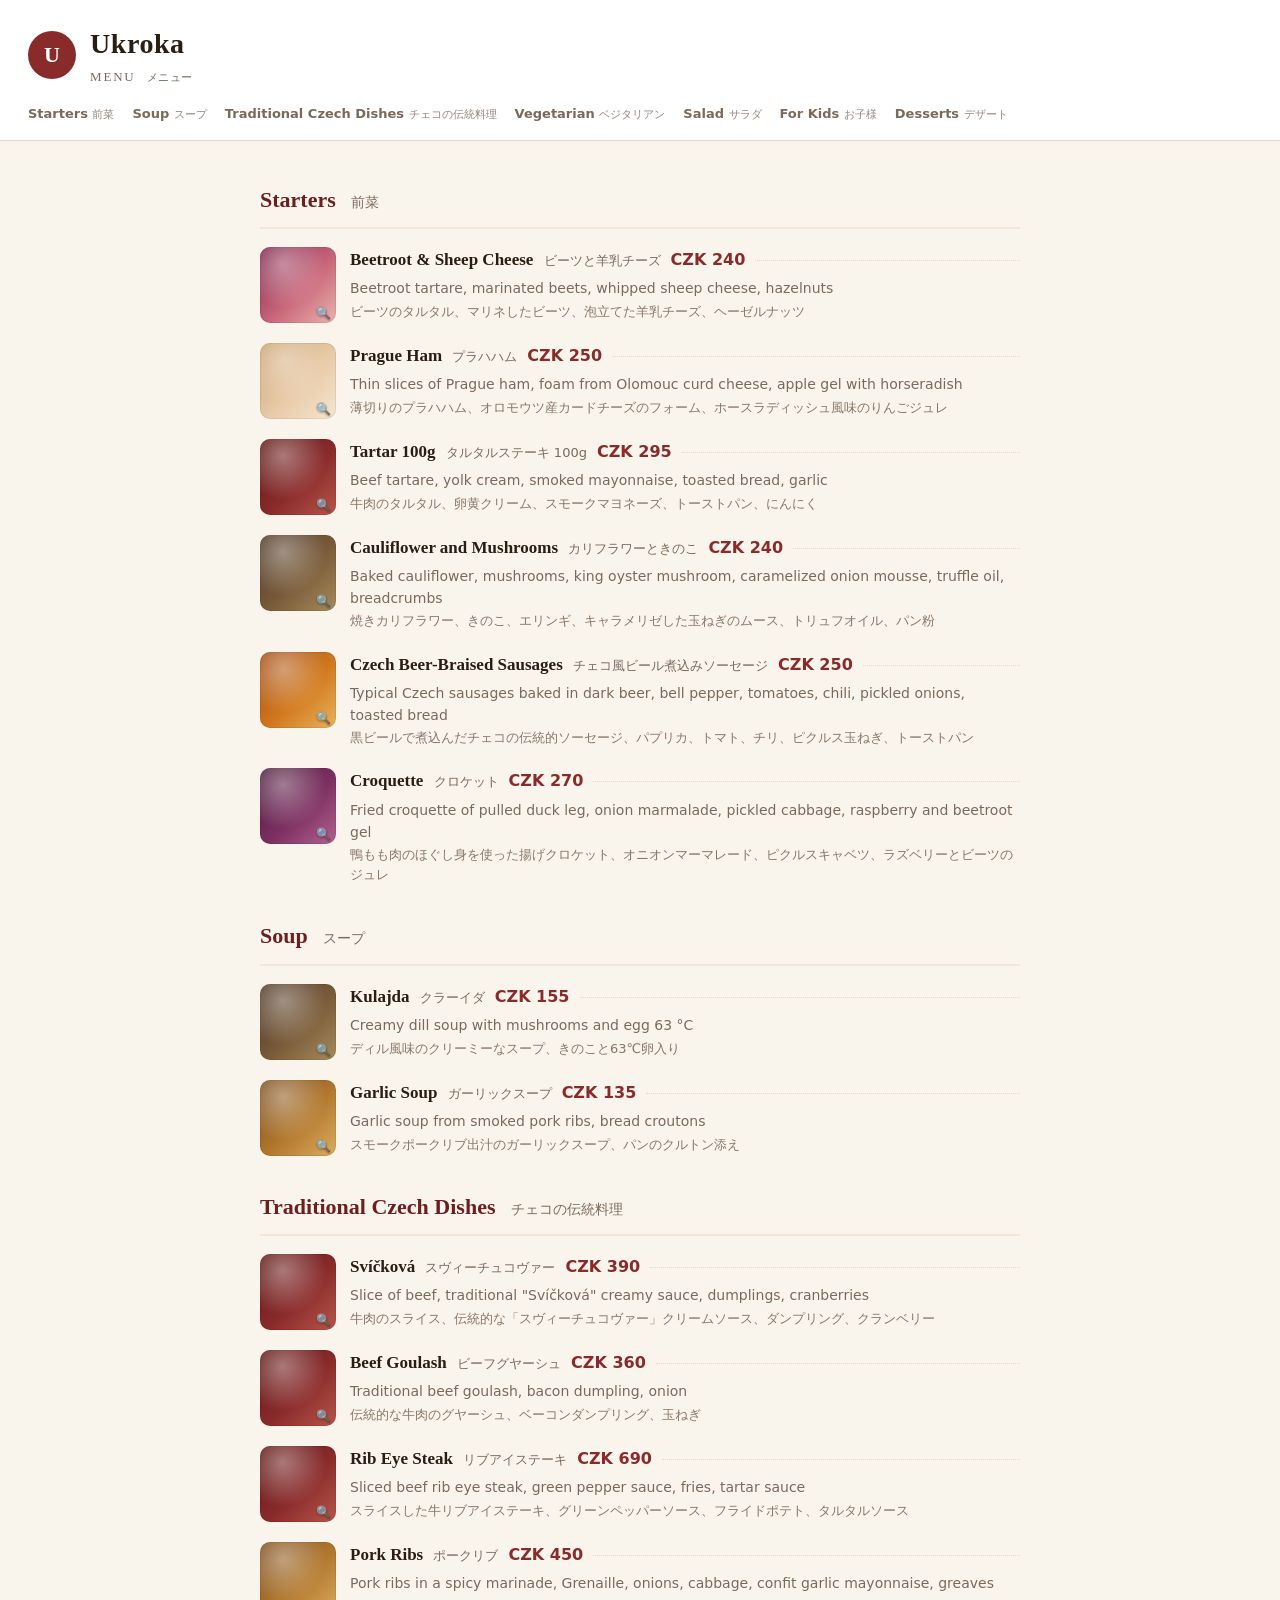
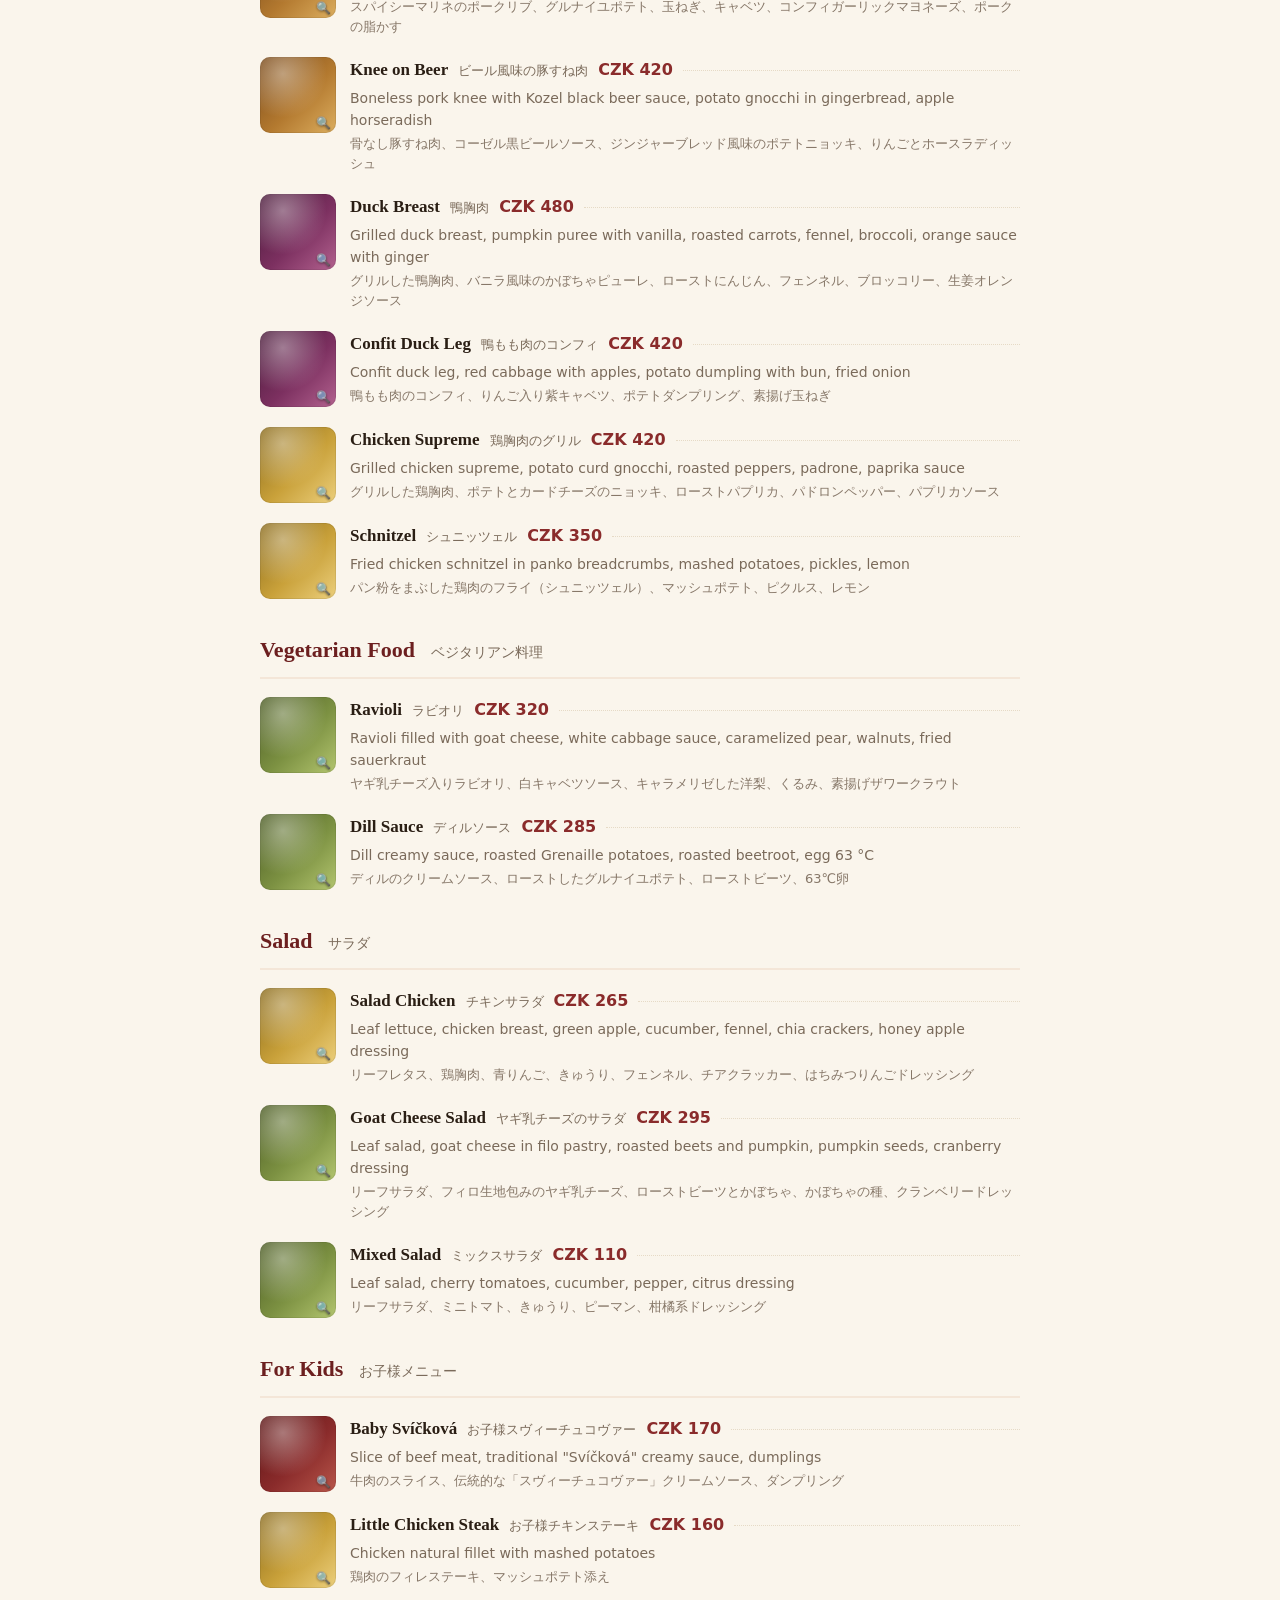
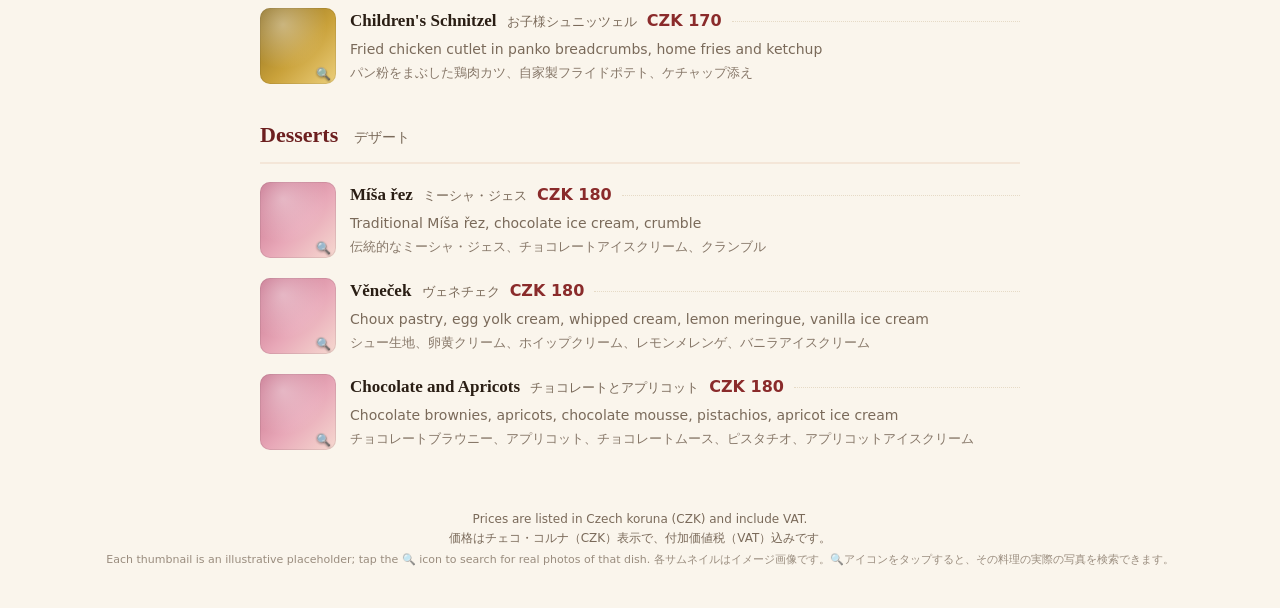
==== commit 0b58ed01: "wip: resolve stash conflict" ====
--- a/menu1/index.html
+++ b/menu1/index.html
@@ -31,7 +31,9 @@
         <h2 id="starters-heading">Starters <span class="ja">前菜</span></h2>
         <ul class="menu-list">
           <li class="menu-item">
-            <div class="menu-item-photo photo-a" aria-hidden="true"></div>
+            <a class="menu-item-photo-link" href="https://www.google.com/search?tbm=isch&q=Beetroot%20and%20Sheep%20Cheese%20Ukroka" target="_blank" rel="noopener noreferrer" aria-label="Search photos of Beetroot and Sheep Cheese / Beetroot and Sheep Cheeseの写真を検索">
+              <div class="menu-item-photo photo-a"></div>
+            </a>
             <div class="menu-item-body">
               <div class="menu-item-row">
                 <h3>Beetroot &amp; Sheep Cheese <span class="ja-name">ビーツと羊乳チーズ</span></h3>
@@ -42,7 +44,9 @@
             </div>
           </li>
           <li class="menu-item">
-            <div class="menu-item-photo photo-b" aria-hidden="true"></div>
+            <a class="menu-item-photo-link" href="https://www.google.com/search?tbm=isch&q=Prague%20Ham%20Ukroka" target="_blank" rel="noopener noreferrer" aria-label="Search photos of Prague Ham / Prague Hamの写真を検索">
+              <div class="menu-item-photo photo-b"></div>
+            </a>
             <div class="menu-item-body">
               <div class="menu-item-row">
                 <h3>Prague Ham <span class="ja-name">プラハハム</span></h3>
@@ -53,7 +57,9 @@
             </div>
           </li>
           <li class="menu-item">
-            <div class="menu-item-photo photo-c" aria-hidden="true"></div>
+            <a class="menu-item-photo-link" href="https://www.google.com/search?tbm=isch&q=Tartar%20100g%20Ukroka" target="_blank" rel="noopener noreferrer" aria-label="Search photos of Tartar 100g / Tartar 100gの写真を検索">
+              <div class="menu-item-photo photo-c"></div>
+            </a>
             <div class="menu-item-body">
               <div class="menu-item-row">
                 <h3>Tartar 100g <span class="ja-name">タルタルステーキ 100g</span></h3>
@@ -64,7 +70,9 @@
             </div>
           </li>
           <li class="menu-item">
-            <div class="menu-item-photo photo-d" aria-hidden="true"></div>
+            <a class="menu-item-photo-link" href="https://www.google.com/search?tbm=isch&q=Cauliflower%20and%20Mushrooms%20Ukroka" target="_blank" rel="noopener noreferrer" aria-label="Search photos of Cauliflower and Mushrooms / Cauliflower and Mushroomsの写真を検索">
+              <div class="menu-item-photo photo-d"></div>
+            </a>
             <div class="menu-item-body">
               <div class="menu-item-row">
                 <h3>Cauliflower and Mushrooms <span class="ja-name">カリフラワーときのこ</span></h3>
@@ -75,7 +83,9 @@
             </div>
           </li>
           <li class="menu-item">
-            <div class="menu-item-photo photo-e" aria-hidden="true"></div>
+            <a class="menu-item-photo-link" href="https://www.google.com/search?tbm=isch&q=Czech%20Beer-Braised%20Sausages%20Ukroka" target="_blank" rel="noopener noreferrer" aria-label="Search photos of Czech Beer-Braised Sausages / Czech Beer-Braised Sausagesの写真を検索">
+              <div class="menu-item-photo photo-e"></div>
+            </a>
             <div class="menu-item-body">
               <div class="menu-item-row">
                 <h3>Czech Beer-Braised Sausages <span class="ja-name">チェコ風ビール煮込みソーセージ</span></h3>
@@ -86,7 +96,9 @@
             </div>
           </li>
           <li class="menu-item">
-            <div class="menu-item-photo photo-f" aria-hidden="true"></div>
+            <a class="menu-item-photo-link" href="https://www.google.com/search?tbm=isch&q=Croquette%20Ukroka" target="_blank" rel="noopener noreferrer" aria-label="Search photos of Croquette / Croquetteの写真を検索">
+              <div class="menu-item-photo photo-f"></div>
+            </a>
             <div class="menu-item-body">
               <div class="menu-item-row">
                 <h3>Croquette <span class="ja-name">クロケット</span></h3>
@@ -103,7 +115,9 @@
         <h2 id="soup-heading">Soup <span class="ja">スープ</span></h2>
         <ul class="menu-list">
           <li class="menu-item">
-            <div class="menu-item-photo photo-d" aria-hidden="true"></div>
+            <a class="menu-item-photo-link" href="https://www.google.com/search?tbm=isch&q=Kulajda%20Ukroka" target="_blank" rel="noopener noreferrer" aria-label="Search photos of Kulajda / Kulajdaの写真を検索">
+              <div class="menu-item-photo photo-d"></div>
+            </a>
             <div class="menu-item-body">
               <div class="menu-item-row">
                 <h3>Kulajda <span class="ja-name">クラーイダ</span></h3>
@@ -114,7 +128,9 @@
             </div>
           </li>
           <li class="menu-item">
-            <div class="menu-item-photo photo-g" aria-hidden="true"></div>
+            <a class="menu-item-photo-link" href="https://www.google.com/search?tbm=isch&q=Garlic%20Soup%20Ukroka" target="_blank" rel="noopener noreferrer" aria-label="Search photos of Garlic Soup / Garlic Soupの写真を検索">
+              <div class="menu-item-photo photo-g"></div>
+            </a>
             <div class="menu-item-body">
               <div class="menu-item-row">
                 <h3>Garlic Soup <span class="ja-name">ガーリックスープ</span></h3>
@@ -131,7 +147,9 @@
         <h2 id="traditional-heading">Traditional Czech Dishes <span class="ja">チェコの伝統料理</span></h2>
         <ul class="menu-list">
           <li class="menu-item">
-            <div class="menu-item-photo photo-c" aria-hidden="true"></div>
+            <a class="menu-item-photo-link" href="https://www.google.com/search?tbm=isch&q=Sv%C3%AD%C4%8Dkov%C3%A1%20Ukroka" target="_blank" rel="noopener noreferrer" aria-label="Search photos of Svíčková / Svíčkováの写真を検索">
+              <div class="menu-item-photo photo-c"></div>
+            </a>
             <div class="menu-item-body">
               <div class="menu-item-row">
                 <h3>Svíčková <span class="ja-name">スヴィーチュコヴァー</span></h3>
@@ -142,7 +160,9 @@
             </div>
           </li>
           <li class="menu-item">
-            <div class="menu-item-photo photo-c" aria-hidden="true"></div>
+            <a class="menu-item-photo-link" href="https://www.google.com/search?tbm=isch&q=Beef%20Goulash%20Ukroka" target="_blank" rel="noopener noreferrer" aria-label="Search photos of Beef Goulash / Beef Goulashの写真を検索">
+              <div class="menu-item-photo photo-c"></div>
+            </a>
             <div class="menu-item-body">
               <div class="menu-item-row">
                 <h3>Beef Goulash <span class="ja-name">ビーフグヤーシュ</span></h3>
@@ -153,7 +173,9 @@
             </div>
           </li>
           <li class="menu-item">
-            <div class="menu-item-photo photo-c" aria-hidden="true"></div>
+            <a class="menu-item-photo-link" href="https://www.google.com/search?tbm=isch&q=Rib%20Eye%20Steak%20Ukroka" target="_blank" rel="noopener noreferrer" aria-label="Search photos of Rib Eye Steak / Rib Eye Steakの写真を検索">
+              <div class="menu-item-photo photo-c"></div>
+            </a>
             <div class="menu-item-body">
               <div class="menu-item-row">
                 <h3>Rib Eye Steak <span class="ja-name">リブアイステーキ</span></h3>
@@ -164,7 +186,9 @@
             </div>
           </li>
           <li class="menu-item">
-            <div class="menu-item-photo photo-g" aria-hidden="true"></div>
+            <a class="menu-item-photo-link" href="https://www.google.com/search?tbm=isch&q=Pork%20Ribs%20Ukroka" target="_blank" rel="noopener noreferrer" aria-label="Search photos of Pork Ribs / Pork Ribsの写真を検索">
+              <div class="menu-item-photo photo-g"></div>
+            </a>
             <div class="menu-item-body">
               <div class="menu-item-row">
                 <h3>Pork Ribs <span class="ja-name">ポークリブ</span></h3>
@@ -175,7 +199,9 @@
             </div>
           </li>
           <li class="menu-item">
-            <div class="menu-item-photo photo-g" aria-hidden="true"></div>
+            <a class="menu-item-photo-link" href="https://www.google.com/search?tbm=isch&q=Knee%20on%20Beer%20Ukroka" target="_blank" rel="noopener noreferrer" aria-label="Search photos of Knee on Beer / Knee on Beerの写真を検索">
+              <div class="menu-item-photo photo-g"></div>
+            </a>
             <div class="menu-item-body">
               <div class="menu-item-row">
                 <h3>Knee on Beer <span class="ja-name">ビール風味の豚すね肉</span></h3>
@@ -186,7 +212,9 @@
             </div>
           </li>
           <li class="menu-item">
-            <div class="menu-item-photo photo-f" aria-hidden="true"></div>
+            <a class="menu-item-photo-link" href="https://www.google.com/search?tbm=isch&q=Duck%20Breast%20Ukroka" target="_blank" rel="noopener noreferrer" aria-label="Search photos of Duck Breast / Duck Breastの写真を検索">
+              <div class="menu-item-photo photo-f"></div>
+            </a>
             <div class="menu-item-body">
               <div class="menu-item-row">
                 <h3>Duck Breast <span class="ja-name">鴨胸肉</span></h3>
@@ -197,7 +225,9 @@
             </div>
           </li>
           <li class="menu-item">
-            <div class="menu-item-photo photo-f" aria-hidden="true"></div>
+            <a class="menu-item-photo-link" href="https://www.google.com/search?tbm=isch&q=Confit%20Duck%20Leg%20Ukroka" target="_blank" rel="noopener noreferrer" aria-label="Search photos of Confit Duck Leg / Confit Duck Legの写真を検索">
+              <div class="menu-item-photo photo-f"></div>
+            </a>
             <div class="menu-item-body">
               <div class="menu-item-row">
                 <h3>Confit Duck Leg <span class="ja-name">鴨もも肉のコンフィ</span></h3>
@@ -208,7 +238,9 @@
             </div>
           </li>
           <li class="menu-item">
-            <div class="menu-item-photo photo-j" aria-hidden="true"></div>
+            <a class="menu-item-photo-link" href="https://www.google.com/search?tbm=isch&q=Chicken%20Supreme%20Ukroka" target="_blank" rel="noopener noreferrer" aria-label="Search photos of Chicken Supreme / Chicken Supremeの写真を検索">
+              <div class="menu-item-photo photo-j"></div>
+            </a>
             <div class="menu-item-body">
               <div class="menu-item-row">
                 <h3>Chicken Supreme <span class="ja-name">鶏胸肉のグリル</span></h3>
@@ -219,7 +251,9 @@
             </div>
           </li>
           <li class="menu-item">
-            <div class="menu-item-photo photo-j" aria-hidden="true"></div>
+            <a class="menu-item-photo-link" href="https://www.google.com/search?tbm=isch&q=Schnitzel%20Ukroka" target="_blank" rel="noopener noreferrer" aria-label="Search photos of Schnitzel / Schnitzelの写真を検索">
+              <div class="menu-item-photo photo-j"></div>
+            </a>
             <div class="menu-item-body">
               <div class="menu-item-row">
                 <h3>Schnitzel <span class="ja-name">シュニッツェル</span></h3>
@@ -236,7 +270,9 @@
         <h2 id="vegetarian-heading">Vegetarian Food <span class="ja">ベジタリアン料理</span></h2>
         <ul class="menu-list">
           <li class="menu-item">
-            <div class="menu-item-photo photo-h" aria-hidden="true"></div>
+            <a class="menu-item-photo-link" href="https://www.google.com/search?tbm=isch&q=Ravioli%20Ukroka" target="_blank" rel="noopener noreferrer" aria-label="Search photos of Ravioli / Ravioliの写真を検索">
+              <div class="menu-item-photo photo-h"></div>
+            </a>
             <div class="menu-item-body">
               <div class="menu-item-row">
                 <h3>Ravioli <span class="ja-name">ラビオリ</span></h3>
@@ -247,7 +283,9 @@
             </div>
           </li>
           <li class="menu-item">
-            <div class="menu-item-photo photo-h" aria-hidden="true"></div>
+            <a class="menu-item-photo-link" href="https://www.google.com/search?tbm=isch&q=Dill%20Sauce%20Ukroka" target="_blank" rel="noopener noreferrer" aria-label="Search photos of Dill Sauce / Dill Sauceの写真を検索">
+              <div class="menu-item-photo photo-h"></div>
+            </a>
             <div class="menu-item-body">
               <div class="menu-item-row">
                 <h3>Dill Sauce <span class="ja-name">ディルソース</span></h3>
@@ -264,7 +302,9 @@
         <h2 id="salad-heading">Salad <span class="ja">サラダ</span></h2>
         <ul class="menu-list">
           <li class="menu-item">
-            <div class="menu-item-photo photo-j" aria-hidden="true"></div>
+            <a class="menu-item-photo-link" href="https://www.google.com/search?tbm=isch&q=Salad%20Chicken%20Ukroka" target="_blank" rel="noopener noreferrer" aria-label="Search photos of Salad Chicken / Salad Chickenの写真を検索">
+              <div class="menu-item-photo photo-j"></div>
+            </a>
             <div class="menu-item-body">
               <div class="menu-item-row">
                 <h3>Salad Chicken <span class="ja-name">チキンサラダ</span></h3>
@@ -275,7 +315,9 @@
             </div>
           </li>
           <li class="menu-item">
-            <div class="menu-item-photo photo-h" aria-hidden="true"></div>
+            <a class="menu-item-photo-link" href="https://www.google.com/search?tbm=isch&q=Goat%20Cheese%20Salad%20Ukroka" target="_blank" rel="noopener noreferrer" aria-label="Search photos of Goat Cheese Salad / Goat Cheese Saladの写真を検索">
+              <div class="menu-item-photo photo-h"></div>
+            </a>
             <div class="menu-item-body">
               <div class="menu-item-row">
                 <h3>Goat Cheese Salad <span class="ja-name">ヤギ乳チーズのサラダ</span></h3>
@@ -286,7 +328,9 @@
             </div>
           </li>
           <li class="menu-item">
-            <div class="menu-item-photo photo-h" aria-hidden="true"></div>
+            <a class="menu-item-photo-link" href="https://www.google.com/search?tbm=isch&q=Mixed%20Salad%20Ukroka" target="_blank" rel="noopener noreferrer" aria-label="Search photos of Mixed Salad / Mixed Saladの写真を検索">
+              <div class="menu-item-photo photo-h"></div>
+            </a>
             <div class="menu-item-body">
               <div class="menu-item-row">
                 <h3>Mixed Salad <span class="ja-name">ミックスサラダ</span></h3>
@@ -303,7 +347,9 @@
         <h2 id="kids-heading">For Kids <span class="ja">お子様メニュー</span></h2>
         <ul class="menu-list">
           <li class="menu-item">
-            <div class="menu-item-photo photo-c" aria-hidden="true"></div>
+            <a class="menu-item-photo-link" href="https://www.google.com/search?tbm=isch&q=Baby%20Sv%C3%AD%C4%8Dkov%C3%A1%20Ukroka" target="_blank" rel="noopener noreferrer" aria-label="Search photos of Baby Svíčková / Baby Svíčkováの写真を検索">
+              <div class="menu-item-photo photo-c"></div>
+            </a>
             <div class="menu-item-body">
               <div class="menu-item-row">
                 <h3>Baby Svíčková <span class="ja-name">お子様スヴィーチュコヴァー</span></h3>
@@ -314,7 +360,9 @@
             </div>
           </li>
           <li class="menu-item">
-            <div class="menu-item-photo photo-j" aria-hidden="true"></div>
+            <a class="menu-item-photo-link" href="https://www.google.com/search?tbm=isch&q=Little%20Chicken%20Steak%20Ukroka" target="_blank" rel="noopener noreferrer" aria-label="Search photos of Little Chicken Steak / Little Chicken Steakの写真を検索">
+              <div class="menu-item-photo photo-j"></div>
+            </a>
             <div class="menu-item-body">
               <div class="menu-item-row">
                 <h3>Little Chicken Steak <span class="ja-name">お子様チキンステーキ</span></h3>
@@ -325,7 +373,9 @@
             </div>
           </li>
           <li class="menu-item">
-            <div class="menu-item-photo photo-j" aria-hidden="true"></div>
+            <a class="menu-item-photo-link" href="https://www.google.com/search?tbm=isch&q=Children%27s%20Schnitzel%20Ukroka" target="_blank" rel="noopener noreferrer" aria-label="Search photos of Children's Schnitzel / Children's Schnitzelの写真を検索">
+              <div class="menu-item-photo photo-j"></div>
+            </a>
             <div class="menu-item-body">
               <div class="menu-item-row">
                 <h3>Children's Schnitzel <span class="ja-name">お子様シュニッツェル</span></h3>
@@ -342,7 +392,9 @@
         <h2 id="desserts-heading">Desserts <span class="ja">デザート</span></h2>
         <ul class="menu-list">
           <li class="menu-item">
-            <div class="menu-item-photo photo-i" aria-hidden="true"></div>
+            <a class="menu-item-photo-link" href="https://www.google.com/search?tbm=isch&q=M%C3%AD%C5%A1a%20%C5%99ez%20Ukroka" target="_blank" rel="noopener noreferrer" aria-label="Search photos of Míša řez / Míša řezの写真を検索">
+              <div class="menu-item-photo photo-i"></div>
+            </a>
             <div class="menu-item-body">
               <div class="menu-item-row">
                 <h3>Míša řez <span class="ja-name">ミーシャ・ジェス</span></h3>
@@ -353,7 +405,9 @@
             </div>
           </li>
           <li class="menu-item">
-            <div class="menu-item-photo photo-i" aria-hidden="true"></div>
+            <a class="menu-item-photo-link" href="https://www.google.com/search?tbm=isch&q=V%C4%9Bne%C4%8Dek%20Ukroka" target="_blank" rel="noopener noreferrer" aria-label="Search photos of Věneček / Věnečekの写真を検索">
+              <div class="menu-item-photo photo-i"></div>
+            </a>
             <div class="menu-item-body">
               <div class="menu-item-row">
                 <h3>Věneček <span class="ja-name">ヴェネチェク</span></h3>
@@ -364,7 +418,9 @@
             </div>
           </li>
           <li class="menu-item">
-            <div class="menu-item-photo photo-i" aria-hidden="true"></div>
+            <a class="menu-item-photo-link" href="https://www.google.com/search?tbm=isch&q=Chocolate%20and%20Apricots%20Ukroka" target="_blank" rel="noopener noreferrer" aria-label="Search photos of Chocolate and Apricots / Chocolate and Apricotsの写真を検索">
+              <div class="menu-item-photo photo-i"></div>
+            </a>
             <div class="menu-item-body">
               <div class="menu-item-row">
                 <h3>Chocolate and Apricots <span class="ja-name">チョコレートとアプリコット</span></h3>
@@ -381,7 +437,7 @@
     <footer class="site-footer">
       <p>Prices are listed in Czech koruna (CZK) and include VAT.</p>
       <p class="ja">価格はチェコ・コルナ（CZK）表示で、付加価値税（VAT）込みです。</p>
-      <p class="photo-note">Photos are illustrative placeholders, not actual dish photography. <span class="ja">写真はサンプルのイメージであり、実際の料理写真ではありません。</span></p>
+      <p class="photo-note">Each thumbnail is an illustrative placeholder; tap the 🔍 icon to search for real photos of that dish. <span class="ja">各サムネイルはイメージ画像です。🔍アイコンをタップすると、その料理の実際の写真を検索できます。</span></p>
     </footer>
   </body>
 </html>
--- a/menu1/styles.css
+++ b/menu1/styles.css
@@ -153,14 +153,27 @@
   gap: 14px;
 }
 
-.menu-item-photo {
+.menu-item-photo-link {
   flex: 0 0 auto;
+  display: block;
   width: 76px;
   height: 76px;
+  border-radius: 10px;
+}
+
+.menu-item-photo-link:focus-visible {
+  outline: 2px solid var(--accent);
+  outline-offset: 2px;
+}
+
+.menu-item-photo {
+  width: 100%;
+  height: 100%;
   border-radius: 10px;
   position: relative;
   overflow: hidden;
   box-shadow: inset 0 0 0 1px rgba(0, 0, 0, 0.08);
+  transition: box-shadow 0.15s ease;
 }
 
 .menu-item-photo::after {
@@ -168,6 +181,22 @@
   position: absolute;
   inset: 0;
   background: radial-gradient(circle at 30% 22%, rgba(255, 255, 255, 0.4), transparent 55%);
+}
+
+.menu-item-photo::before {
+  content: "🔍";
+  position: absolute;
+  right: 5px;
+  bottom: 4px;
+  font-size: 12px;
+  line-height: 1;
+  filter: drop-shadow(0 1px 1px rgba(0, 0, 0, 0.5));
+  opacity: 0.9;
+}
+
+.menu-item-photo-link:hover .menu-item-photo,
+.menu-item-photo-link:focus-visible .menu-item-photo {
+  box-shadow: inset 0 0 0 1px rgba(0, 0, 0, 0.08), 0 2px 8px rgba(0, 0, 0, 0.25);
 }
 
 .photo-a { background: linear-gradient(135deg, #7a2048, #c9667a 55%, #eab4ad); }
@@ -275,7 +304,7 @@
     width: min(100% - 20px, 760px);
   }
 
-  .menu-item-photo {
+  .menu-item-photo-link {
     width: 60px;
     height: 60px;
   }
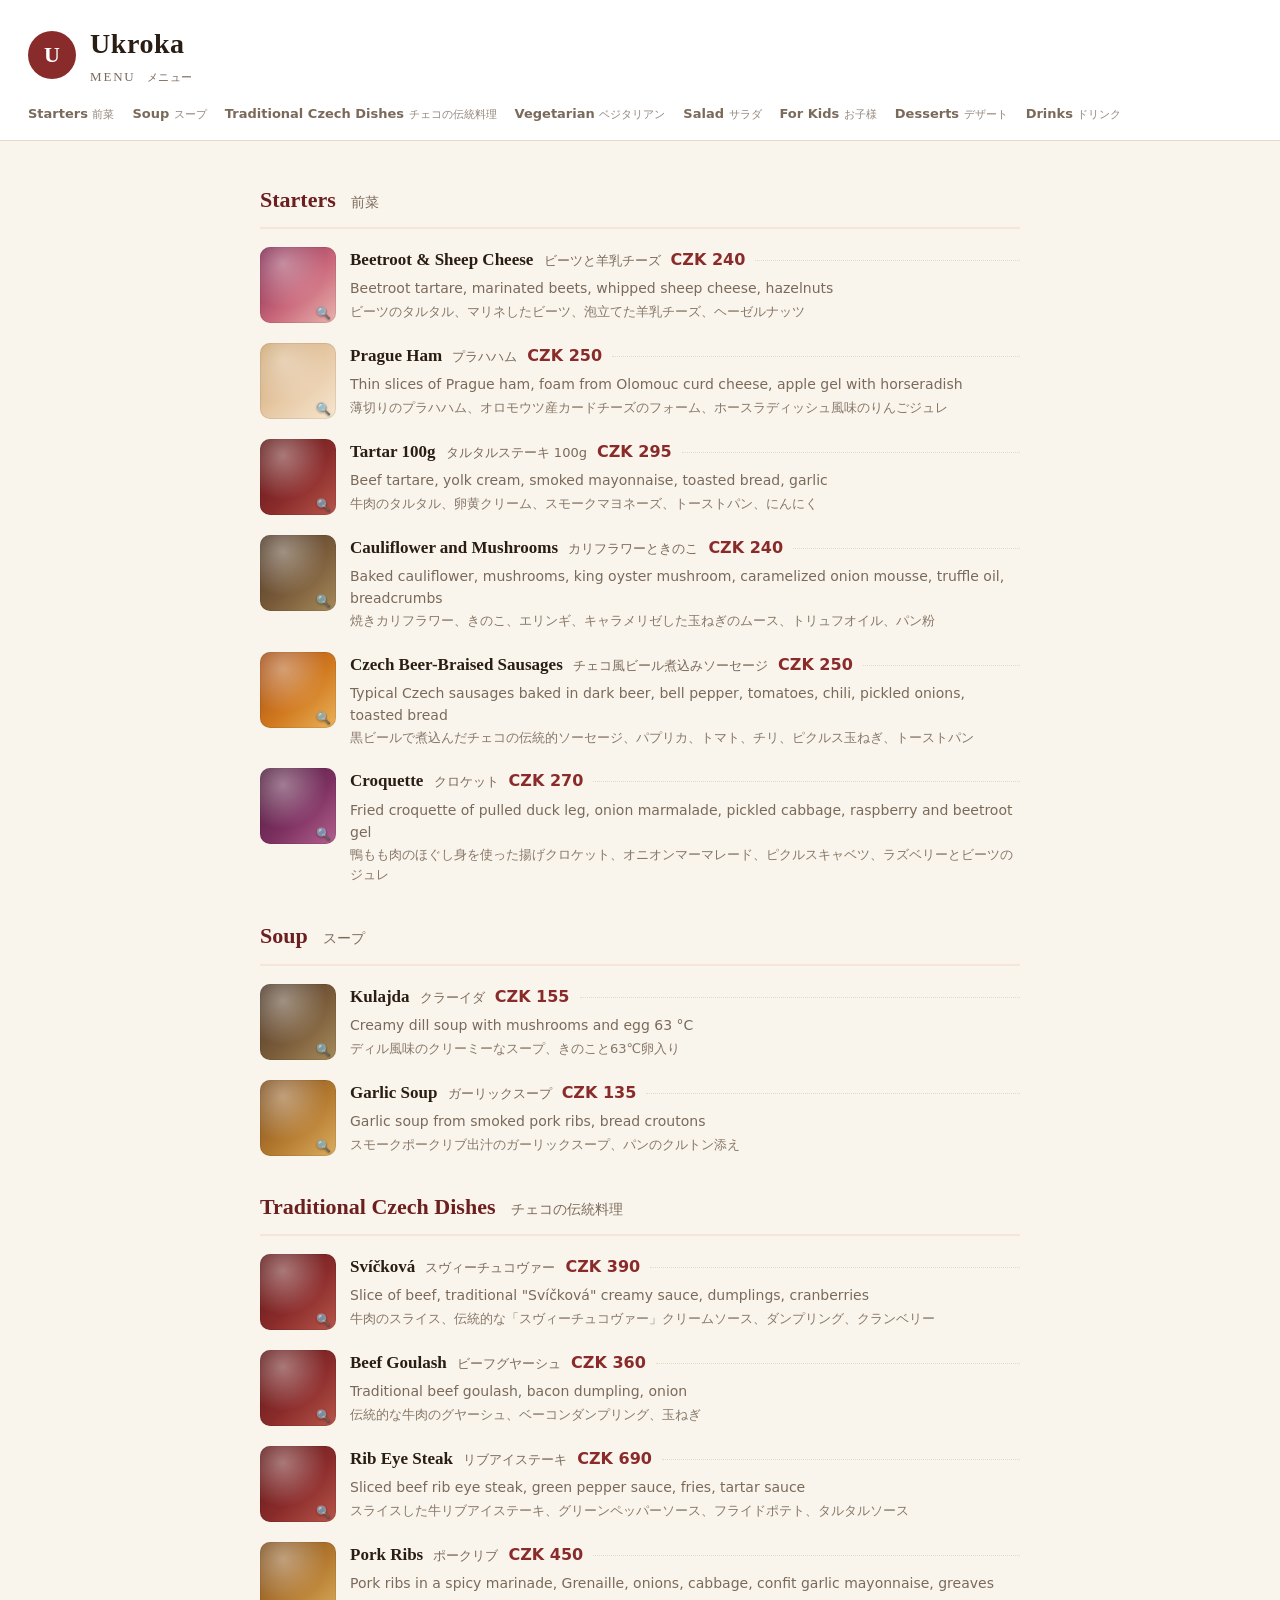
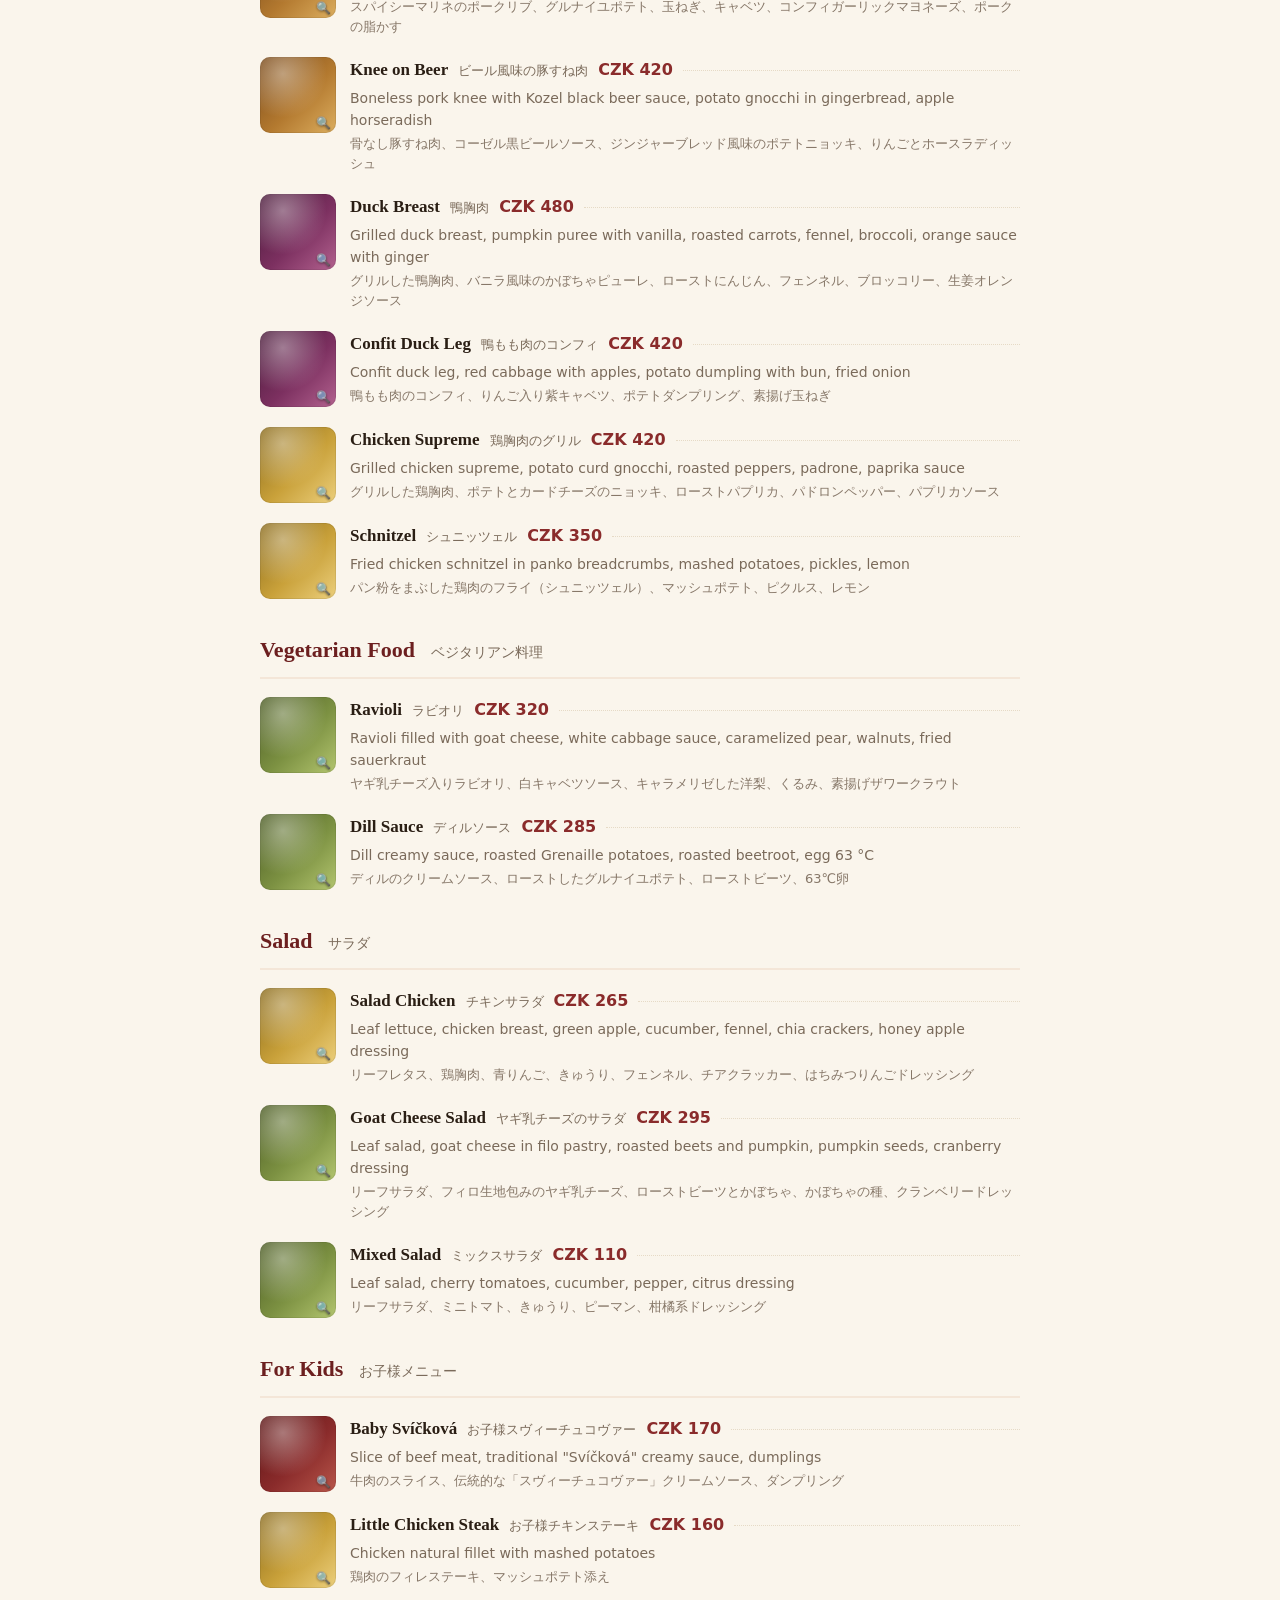
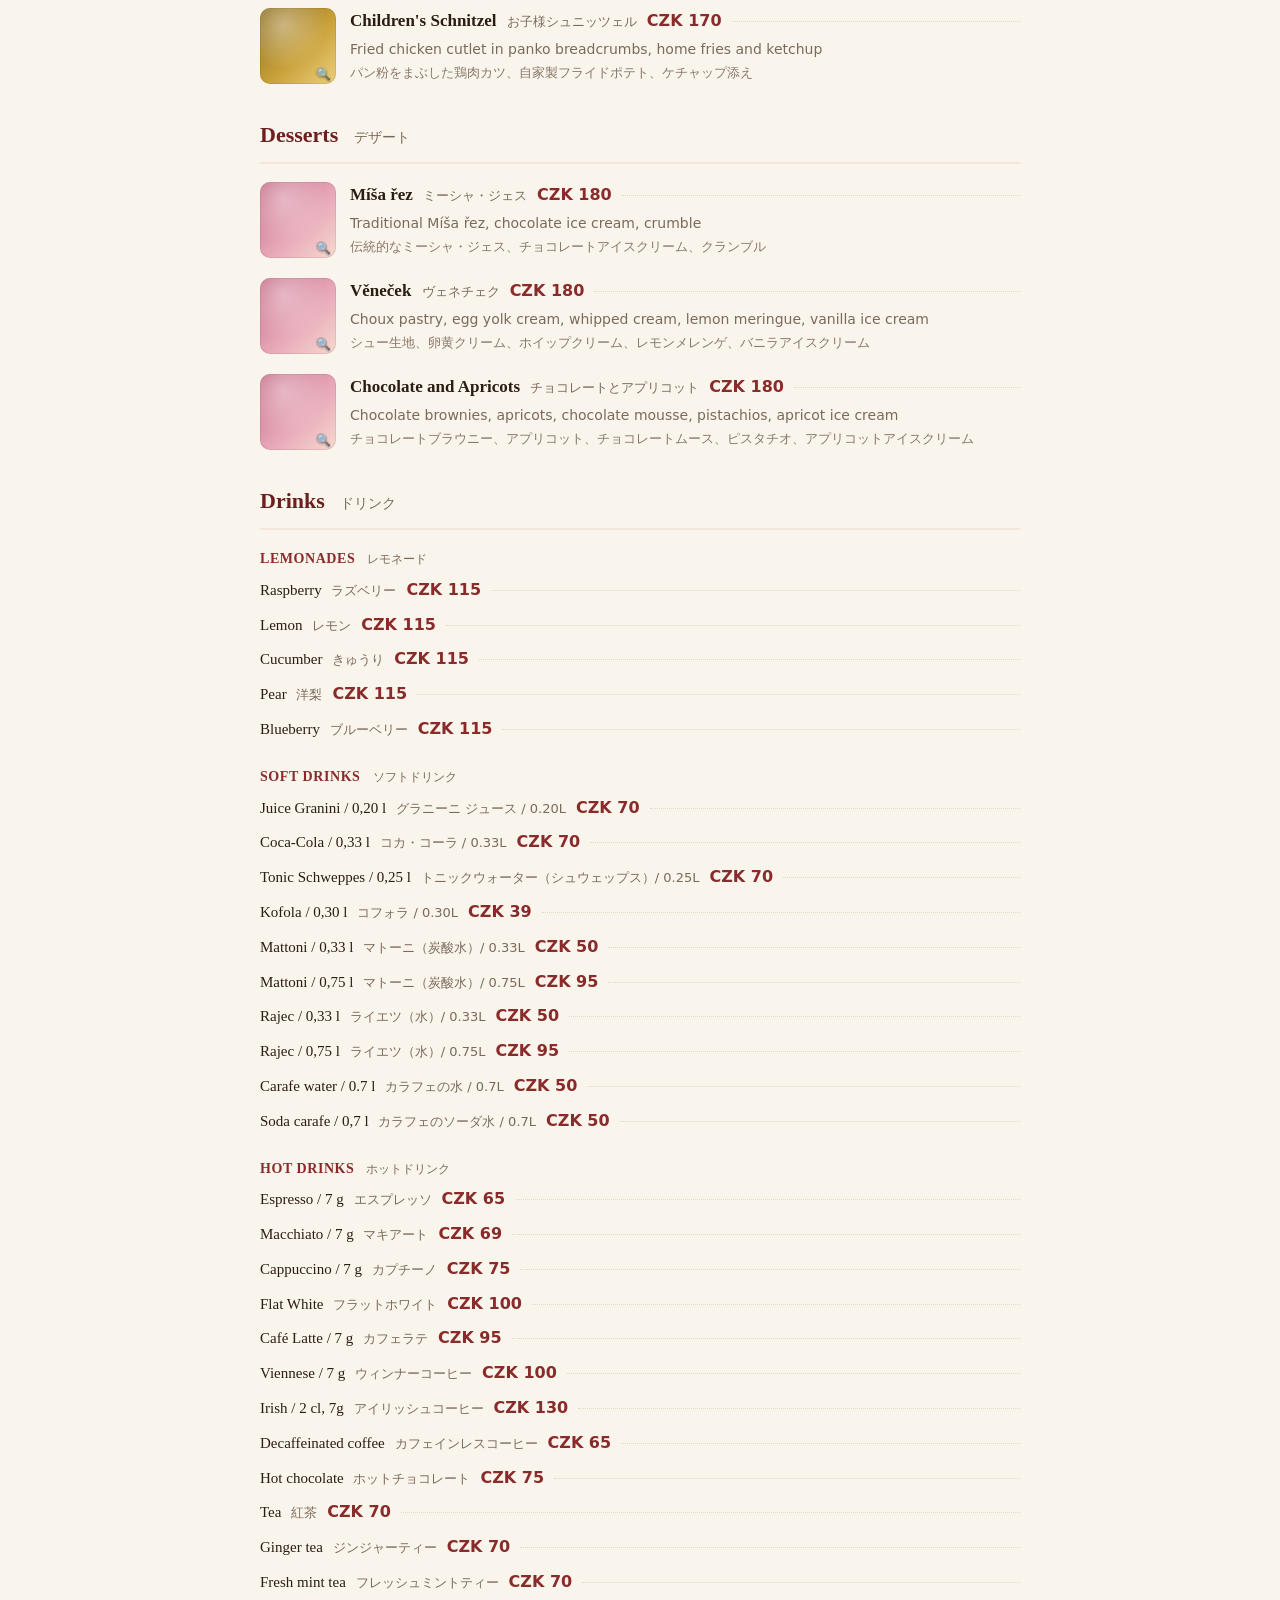
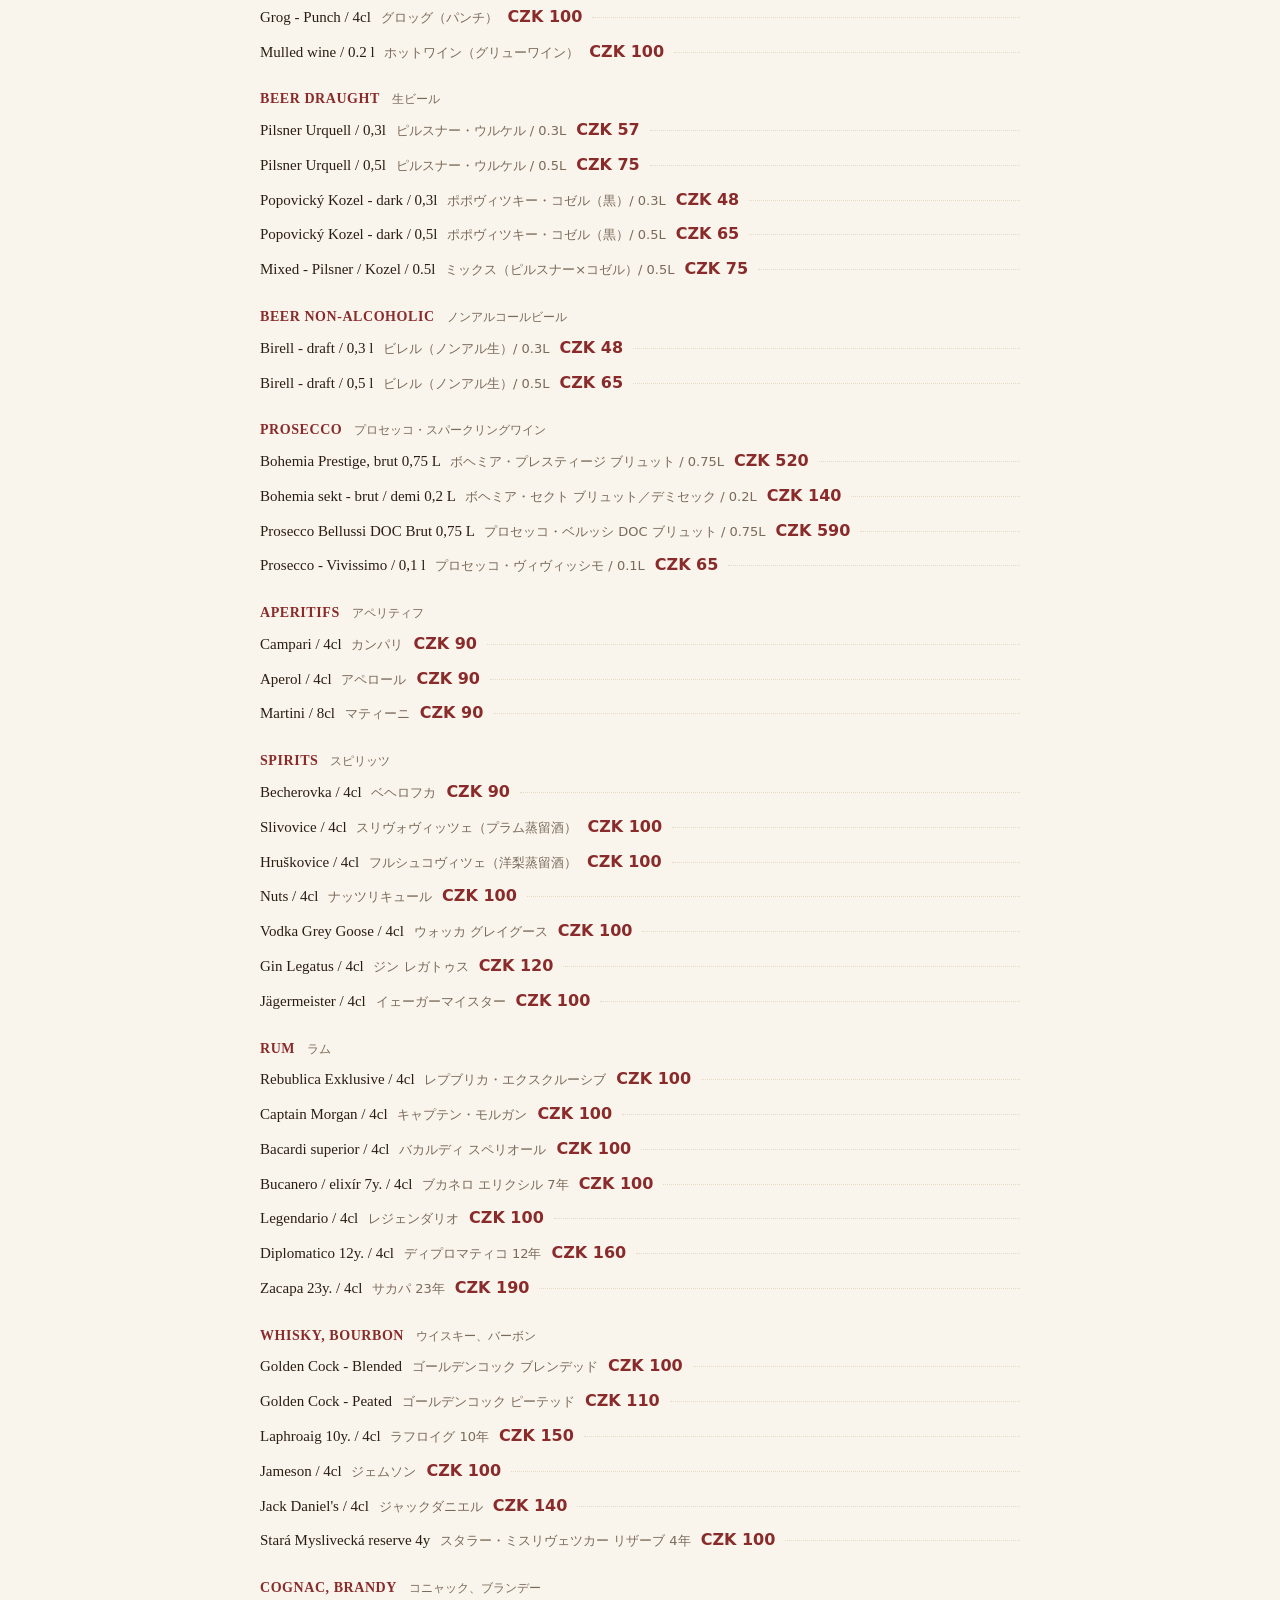
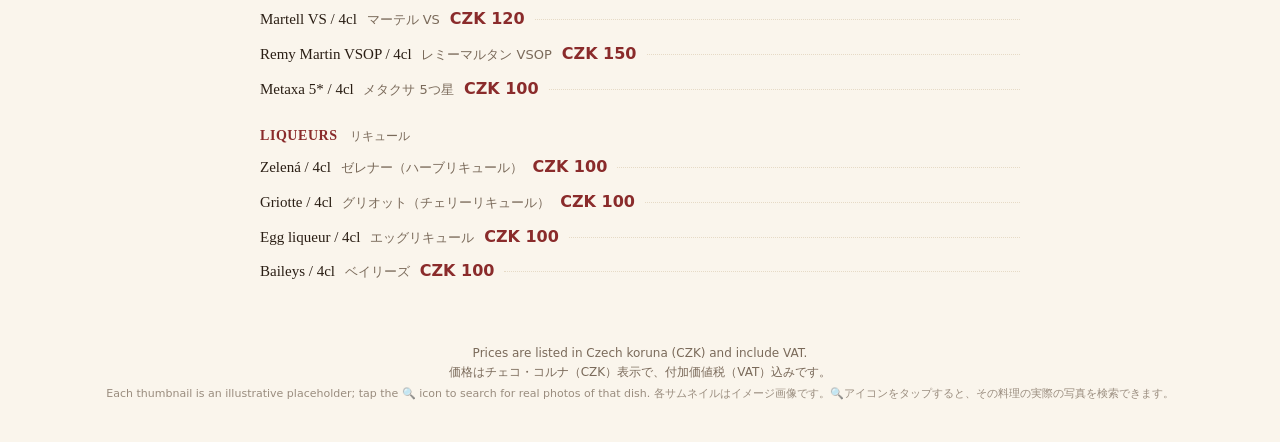
==== commit b22f7c32: "Add Drinks section to menu1 (lemonades through liqueurs) Adds a new Drinks nav entry and section cov" ====
--- a/menu1/index.html
+++ b/menu1/index.html
@@ -23,6 +23,7 @@
         <a href="#salad">Salad <span class="ja">サラダ</span></a>
         <a href="#kids">For Kids <span class="ja">お子様</span></a>
         <a href="#desserts">Desserts <span class="ja">デザート</span></a>
+        <a href="#drinks">Drinks <span class="ja">ドリンク</span></a>
       </nav>
     </header>
 
@@ -431,6 +432,350 @@
             </div>
           </li>
         </ul>
+      </section>
+
+      <section id="drinks" class="menu-section" aria-labelledby="drinks-heading">
+        <h2 id="drinks-heading">Drinks <span class="ja">ドリンク</span></h2>
+        <div class="drink-group">
+          <h3 class="drink-category">Lemonades <span class="ja">レモネード</span></h3>
+          <ul class="drink-list">
+            <li class="drink-item">
+              <span class="drink-name">Raspberry <span class="ja-name">ラズベリー</span></span>
+              <span class="price">CZK 115</span>
+            </li>
+            <li class="drink-item">
+              <span class="drink-name">Lemon <span class="ja-name">レモン</span></span>
+              <span class="price">CZK 115</span>
+            </li>
+            <li class="drink-item">
+              <span class="drink-name">Cucumber <span class="ja-name">きゅうり</span></span>
+              <span class="price">CZK 115</span>
+            </li>
+            <li class="drink-item">
+              <span class="drink-name">Pear <span class="ja-name">洋梨</span></span>
+              <span class="price">CZK 115</span>
+            </li>
+            <li class="drink-item">
+              <span class="drink-name">Blueberry <span class="ja-name">ブルーベリー</span></span>
+              <span class="price">CZK 115</span>
+            </li>
+          </ul>
+        </div>
+        <div class="drink-group">
+          <h3 class="drink-category">Soft Drinks <span class="ja">ソフトドリンク</span></h3>
+          <ul class="drink-list">
+            <li class="drink-item">
+              <span class="drink-name">Juice Granini / 0,20 l <span class="ja-name">グラニーニ ジュース / 0.20L</span></span>
+              <span class="price">CZK 70</span>
+            </li>
+            <li class="drink-item">
+              <span class="drink-name">Coca-Cola / 0,33 l <span class="ja-name">コカ・コーラ / 0.33L</span></span>
+              <span class="price">CZK 70</span>
+            </li>
+            <li class="drink-item">
+              <span class="drink-name">Tonic Schweppes / 0,25 l <span class="ja-name">トニックウォーター（シュウェップス）/ 0.25L</span></span>
+              <span class="price">CZK 70</span>
+            </li>
+            <li class="drink-item">
+              <span class="drink-name">Kofola / 0,30 l <span class="ja-name">コフォラ / 0.30L</span></span>
+              <span class="price">CZK 39</span>
+            </li>
+            <li class="drink-item">
+              <span class="drink-name">Mattoni / 0,33 l <span class="ja-name">マトーニ（炭酸水）/ 0.33L</span></span>
+              <span class="price">CZK 50</span>
+            </li>
+            <li class="drink-item">
+              <span class="drink-name">Mattoni / 0,75 l <span class="ja-name">マトーニ（炭酸水）/ 0.75L</span></span>
+              <span class="price">CZK 95</span>
+            </li>
+            <li class="drink-item">
+              <span class="drink-name">Rajec / 0,33 l <span class="ja-name">ライエツ（水）/ 0.33L</span></span>
+              <span class="price">CZK 50</span>
+            </li>
+            <li class="drink-item">
+              <span class="drink-name">Rajec / 0,75 l <span class="ja-name">ライエツ（水）/ 0.75L</span></span>
+              <span class="price">CZK 95</span>
+            </li>
+            <li class="drink-item">
+              <span class="drink-name">Carafe water / 0.7 l <span class="ja-name">カラフェの水 / 0.7L</span></span>
+              <span class="price">CZK 50</span>
+            </li>
+            <li class="drink-item">
+              <span class="drink-name">Soda carafe / 0,7 l <span class="ja-name">カラフェのソーダ水 / 0.7L</span></span>
+              <span class="price">CZK 50</span>
+            </li>
+          </ul>
+        </div>
+        <div class="drink-group">
+          <h3 class="drink-category">Hot Drinks <span class="ja">ホットドリンク</span></h3>
+          <ul class="drink-list">
+            <li class="drink-item">
+              <span class="drink-name">Espresso / 7 g <span class="ja-name">エスプレッソ</span></span>
+              <span class="price">CZK 65</span>
+            </li>
+            <li class="drink-item">
+              <span class="drink-name">Macchiato / 7 g <span class="ja-name">マキアート</span></span>
+              <span class="price">CZK 69</span>
+            </li>
+            <li class="drink-item">
+              <span class="drink-name">Cappuccino / 7 g <span class="ja-name">カプチーノ</span></span>
+              <span class="price">CZK 75</span>
+            </li>
+            <li class="drink-item">
+              <span class="drink-name">Flat White <span class="ja-name">フラットホワイト</span></span>
+              <span class="price">CZK 100</span>
+            </li>
+            <li class="drink-item">
+              <span class="drink-name">Café Latte / 7 g <span class="ja-name">カフェラテ</span></span>
+              <span class="price">CZK 95</span>
+            </li>
+            <li class="drink-item">
+              <span class="drink-name">Viennese / 7 g <span class="ja-name">ウィンナーコーヒー</span></span>
+              <span class="price">CZK 100</span>
+            </li>
+            <li class="drink-item">
+              <span class="drink-name">Irish / 2 cl, 7g <span class="ja-name">アイリッシュコーヒー</span></span>
+              <span class="price">CZK 130</span>
+            </li>
+            <li class="drink-item">
+              <span class="drink-name">Decaffeinated coffee <span class="ja-name">カフェインレスコーヒー</span></span>
+              <span class="price">CZK 65</span>
+            </li>
+            <li class="drink-item">
+              <span class="drink-name">Hot chocolate <span class="ja-name">ホットチョコレート</span></span>
+              <span class="price">CZK 75</span>
+            </li>
+            <li class="drink-item">
+              <span class="drink-name">Tea <span class="ja-name">紅茶</span></span>
+              <span class="price">CZK 70</span>
+            </li>
+            <li class="drink-item">
+              <span class="drink-name">Ginger tea <span class="ja-name">ジンジャーティー</span></span>
+              <span class="price">CZK 70</span>
+            </li>
+            <li class="drink-item">
+              <span class="drink-name">Fresh mint tea <span class="ja-name">フレッシュミントティー</span></span>
+              <span class="price">CZK 70</span>
+            </li>
+            <li class="drink-item">
+              <span class="drink-name">Grog - Punch / 4cl <span class="ja-name">グロッグ（パンチ）</span></span>
+              <span class="price">CZK 100</span>
+            </li>
+            <li class="drink-item">
+              <span class="drink-name">Mulled wine / 0.2 l <span class="ja-name">ホットワイン（グリューワイン）</span></span>
+              <span class="price">CZK 100</span>
+            </li>
+          </ul>
+        </div>
+        <div class="drink-group">
+          <h3 class="drink-category">Beer Draught <span class="ja">生ビール</span></h3>
+          <ul class="drink-list">
+            <li class="drink-item">
+              <span class="drink-name">Pilsner Urquell / 0,3l <span class="ja-name">ピルスナー・ウルケル / 0.3L</span></span>
+              <span class="price">CZK 57</span>
+            </li>
+            <li class="drink-item">
+              <span class="drink-name">Pilsner Urquell / 0,5l <span class="ja-name">ピルスナー・ウルケル / 0.5L</span></span>
+              <span class="price">CZK 75</span>
+            </li>
+            <li class="drink-item">
+              <span class="drink-name">Popovický Kozel - dark / 0,3l <span class="ja-name">ポポヴィツキー・コゼル（黒）/ 0.3L</span></span>
+              <span class="price">CZK 48</span>
+            </li>
+            <li class="drink-item">
+              <span class="drink-name">Popovický Kozel - dark / 0,5l <span class="ja-name">ポポヴィツキー・コゼル（黒）/ 0.5L</span></span>
+              <span class="price">CZK 65</span>
+            </li>
+            <li class="drink-item">
+              <span class="drink-name">Mixed - Pilsner / Kozel / 0.5l <span class="ja-name">ミックス（ピルスナー×コゼル）/ 0.5L</span></span>
+              <span class="price">CZK 75</span>
+            </li>
+          </ul>
+        </div>
+        <div class="drink-group">
+          <h3 class="drink-category">Beer Non-Alcoholic <span class="ja">ノンアルコールビール</span></h3>
+          <ul class="drink-list">
+            <li class="drink-item">
+              <span class="drink-name">Birell - draft / 0,3 l <span class="ja-name">ビレル（ノンアル生）/ 0.3L</span></span>
+              <span class="price">CZK 48</span>
+            </li>
+            <li class="drink-item">
+              <span class="drink-name">Birell - draft / 0,5 l <span class="ja-name">ビレル（ノンアル生）/ 0.5L</span></span>
+              <span class="price">CZK 65</span>
+            </li>
+          </ul>
+        </div>
+        <div class="drink-group">
+          <h3 class="drink-category">Prosecco <span class="ja">プロセッコ・スパークリングワイン</span></h3>
+          <ul class="drink-list">
+            <li class="drink-item">
+              <span class="drink-name">Bohemia Prestige, brut 0,75 L <span class="ja-name">ボヘミア・プレスティージ ブリュット / 0.75L</span></span>
+              <span class="price">CZK 520</span>
+            </li>
+            <li class="drink-item">
+              <span class="drink-name">Bohemia sekt - brut / demi 0,2 L <span class="ja-name">ボヘミア・セクト ブリュット／デミセック / 0.2L</span></span>
+              <span class="price">CZK 140</span>
+            </li>
+            <li class="drink-item">
+              <span class="drink-name">Prosecco Bellussi DOC Brut 0,75 L <span class="ja-name">プロセッコ・ベルッシ DOC ブリュット / 0.75L</span></span>
+              <span class="price">CZK 590</span>
+            </li>
+            <li class="drink-item">
+              <span class="drink-name">Prosecco - Vivissimo / 0,1 l <span class="ja-name">プロセッコ・ヴィヴィッシモ / 0.1L</span></span>
+              <span class="price">CZK 65</span>
+            </li>
+          </ul>
+        </div>
+        <div class="drink-group">
+          <h3 class="drink-category">Aperitifs <span class="ja">アペリティフ</span></h3>
+          <ul class="drink-list">
+            <li class="drink-item">
+              <span class="drink-name">Campari / 4cl <span class="ja-name">カンパリ</span></span>
+              <span class="price">CZK 90</span>
+            </li>
+            <li class="drink-item">
+              <span class="drink-name">Aperol / 4cl <span class="ja-name">アペロール</span></span>
+              <span class="price">CZK 90</span>
+            </li>
+            <li class="drink-item">
+              <span class="drink-name">Martini / 8cl <span class="ja-name">マティーニ</span></span>
+              <span class="price">CZK 90</span>
+            </li>
+          </ul>
+        </div>
+        <div class="drink-group">
+          <h3 class="drink-category">Spirits <span class="ja">スピリッツ</span></h3>
+          <ul class="drink-list">
+            <li class="drink-item">
+              <span class="drink-name">Becherovka / 4cl <span class="ja-name">ベヘロフカ</span></span>
+              <span class="price">CZK 90</span>
+            </li>
+            <li class="drink-item">
+              <span class="drink-name">Slivovice / 4cl <span class="ja-name">スリヴォヴィッツェ（プラム蒸留酒）</span></span>
+              <span class="price">CZK 100</span>
+            </li>
+            <li class="drink-item">
+              <span class="drink-name">Hruškovice / 4cl <span class="ja-name">フルシュコヴィツェ（洋梨蒸留酒）</span></span>
+              <span class="price">CZK 100</span>
+            </li>
+            <li class="drink-item">
+              <span class="drink-name">Nuts / 4cl <span class="ja-name">ナッツリキュール</span></span>
+              <span class="price">CZK 100</span>
+            </li>
+            <li class="drink-item">
+              <span class="drink-name">Vodka Grey Goose / 4cl <span class="ja-name">ウォッカ グレイグース</span></span>
+              <span class="price">CZK 100</span>
+            </li>
+            <li class="drink-item">
+              <span class="drink-name">Gin Legatus / 4cl <span class="ja-name">ジン レガトゥス</span></span>
+              <span class="price">CZK 120</span>
+            </li>
+            <li class="drink-item">
+              <span class="drink-name">Jägermeister / 4cl <span class="ja-name">イェーガーマイスター</span></span>
+              <span class="price">CZK 100</span>
+            </li>
+          </ul>
+        </div>
+        <div class="drink-group">
+          <h3 class="drink-category">Rum <span class="ja">ラム</span></h3>
+          <ul class="drink-list">
+            <li class="drink-item">
+              <span class="drink-name">Rebublica Exklusive / 4cl <span class="ja-name">レプブリカ・エクスクルーシブ</span></span>
+              <span class="price">CZK 100</span>
+            </li>
+            <li class="drink-item">
+              <span class="drink-name">Captain Morgan / 4cl <span class="ja-name">キャプテン・モルガン</span></span>
+              <span class="price">CZK 100</span>
+            </li>
+            <li class="drink-item">
+              <span class="drink-name">Bacardi superior / 4cl <span class="ja-name">バカルディ スペリオール</span></span>
+              <span class="price">CZK 100</span>
+            </li>
+            <li class="drink-item">
+              <span class="drink-name">Bucanero / elixír 7y. / 4cl <span class="ja-name">ブカネロ エリクシル 7年</span></span>
+              <span class="price">CZK 100</span>
+            </li>
+            <li class="drink-item">
+              <span class="drink-name">Legendario / 4cl <span class="ja-name">レジェンダリオ</span></span>
+              <span class="price">CZK 100</span>
+            </li>
+            <li class="drink-item">
+              <span class="drink-name">Diplomatico 12y. / 4cl <span class="ja-name">ディプロマティコ 12年</span></span>
+              <span class="price">CZK 160</span>
+            </li>
+            <li class="drink-item">
+              <span class="drink-name">Zacapa 23y. / 4cl <span class="ja-name">サカパ 23年</span></span>
+              <span class="price">CZK 190</span>
+            </li>
+          </ul>
+        </div>
+        <div class="drink-group">
+          <h3 class="drink-category">Whisky, Bourbon <span class="ja">ウイスキー、バーボン</span></h3>
+          <ul class="drink-list">
+            <li class="drink-item">
+              <span class="drink-name">Golden Cock - Blended <span class="ja-name">ゴールデンコック ブレンデッド</span></span>
+              <span class="price">CZK 100</span>
+            </li>
+            <li class="drink-item">
+              <span class="drink-name">Golden Cock - Peated <span class="ja-name">ゴールデンコック ピーテッド</span></span>
+              <span class="price">CZK 110</span>
+            </li>
+            <li class="drink-item">
+              <span class="drink-name">Laphroaig 10y. / 4cl <span class="ja-name">ラフロイグ 10年</span></span>
+              <span class="price">CZK 150</span>
+            </li>
+            <li class="drink-item">
+              <span class="drink-name">Jameson / 4cl <span class="ja-name">ジェムソン</span></span>
+              <span class="price">CZK 100</span>
+            </li>
+            <li class="drink-item">
+              <span class="drink-name">Jack Daniel's / 4cl <span class="ja-name">ジャックダニエル</span></span>
+              <span class="price">CZK 140</span>
+            </li>
+            <li class="drink-item">
+              <span class="drink-name">Stará Myslivecká reserve 4y <span class="ja-name">スタラー・ミスリヴェツカー リザーブ 4年</span></span>
+              <span class="price">CZK 100</span>
+            </li>
+          </ul>
+        </div>
+        <div class="drink-group">
+          <h3 class="drink-category">Cognac, Brandy <span class="ja">コニャック、ブランデー</span></h3>
+          <ul class="drink-list">
+            <li class="drink-item">
+              <span class="drink-name">Martell VS / 4cl <span class="ja-name">マーテル VS</span></span>
+              <span class="price">CZK 120</span>
+            </li>
+            <li class="drink-item">
+              <span class="drink-name">Remy Martin VSOP / 4cl <span class="ja-name">レミーマルタン VSOP</span></span>
+              <span class="price">CZK 150</span>
+            </li>
+            <li class="drink-item">
+              <span class="drink-name">Metaxa 5* / 4cl <span class="ja-name">メタクサ 5つ星</span></span>
+              <span class="price">CZK 100</span>
+            </li>
+          </ul>
+        </div>
+        <div class="drink-group">
+          <h3 class="drink-category">Liqueurs <span class="ja">リキュール</span></h3>
+          <ul class="drink-list">
+            <li class="drink-item">
+              <span class="drink-name">Zelená / 4cl <span class="ja-name">ゼレナー（ハーブリキュール）</span></span>
+              <span class="price">CZK 100</span>
+            </li>
+            <li class="drink-item">
+              <span class="drink-name">Griotte / 4cl <span class="ja-name">グリオット（チェリーリキュール）</span></span>
+              <span class="price">CZK 100</span>
+            </li>
+            <li class="drink-item">
+              <span class="drink-name">Egg liqueur / 4cl <span class="ja-name">エッグリキュール</span></span>
+              <span class="price">CZK 100</span>
+            </li>
+            <li class="drink-item">
+              <span class="drink-name">Baileys / 4cl <span class="ja-name">ベイリーズ</span></span>
+              <span class="price">CZK 100</span>
+            </li>
+          </ul>
+        </div>
       </section>
     </main>
 
--- a/menu1/styles.css
+++ b/menu1/styles.css
@@ -264,6 +264,58 @@
   opacity: 0.9;
 }
 
+.drink-group {
+  margin-top: 24px;
+}
+
+.drink-group:first-of-type {
+  margin-top: 0;
+}
+
+.drink-category {
+  font-size: 14px;
+  font-weight: 700;
+  color: var(--accent);
+  text-transform: uppercase;
+  letter-spacing: 0.04em;
+  margin-bottom: 8px;
+}
+
+.drink-category .ja {
+  display: inline;
+  text-transform: none;
+  font-size: 12px;
+  font-weight: 500;
+  color: var(--muted);
+  letter-spacing: normal;
+  margin-left: 8px;
+}
+
+.drink-list {
+  list-style: none;
+  margin: 0;
+  padding: 0;
+  display: grid;
+  gap: 10px;
+}
+
+.drink-item {
+  display: flex;
+  align-items: baseline;
+  gap: 10px;
+}
+
+.drink-name {
+  font-size: 15px;
+}
+
+.drink-item::after {
+  content: "";
+  flex: 1 1 auto;
+  border-bottom: 1px dotted var(--line);
+  transform: translateY(-4px);
+}
+
 .site-footer {
   padding: 20px 28px 40px;
   text-align: center;
@@ -318,4 +370,14 @@
     flex-basis: 100%;
     border-bottom: none;
   }
-}
+
+  .drink-item {
+    flex-wrap: wrap;
+  }
+
+  .drink-item::after {
+    order: 3;
+    flex-basis: 100%;
+    border-bottom: none;
+  }
+}
